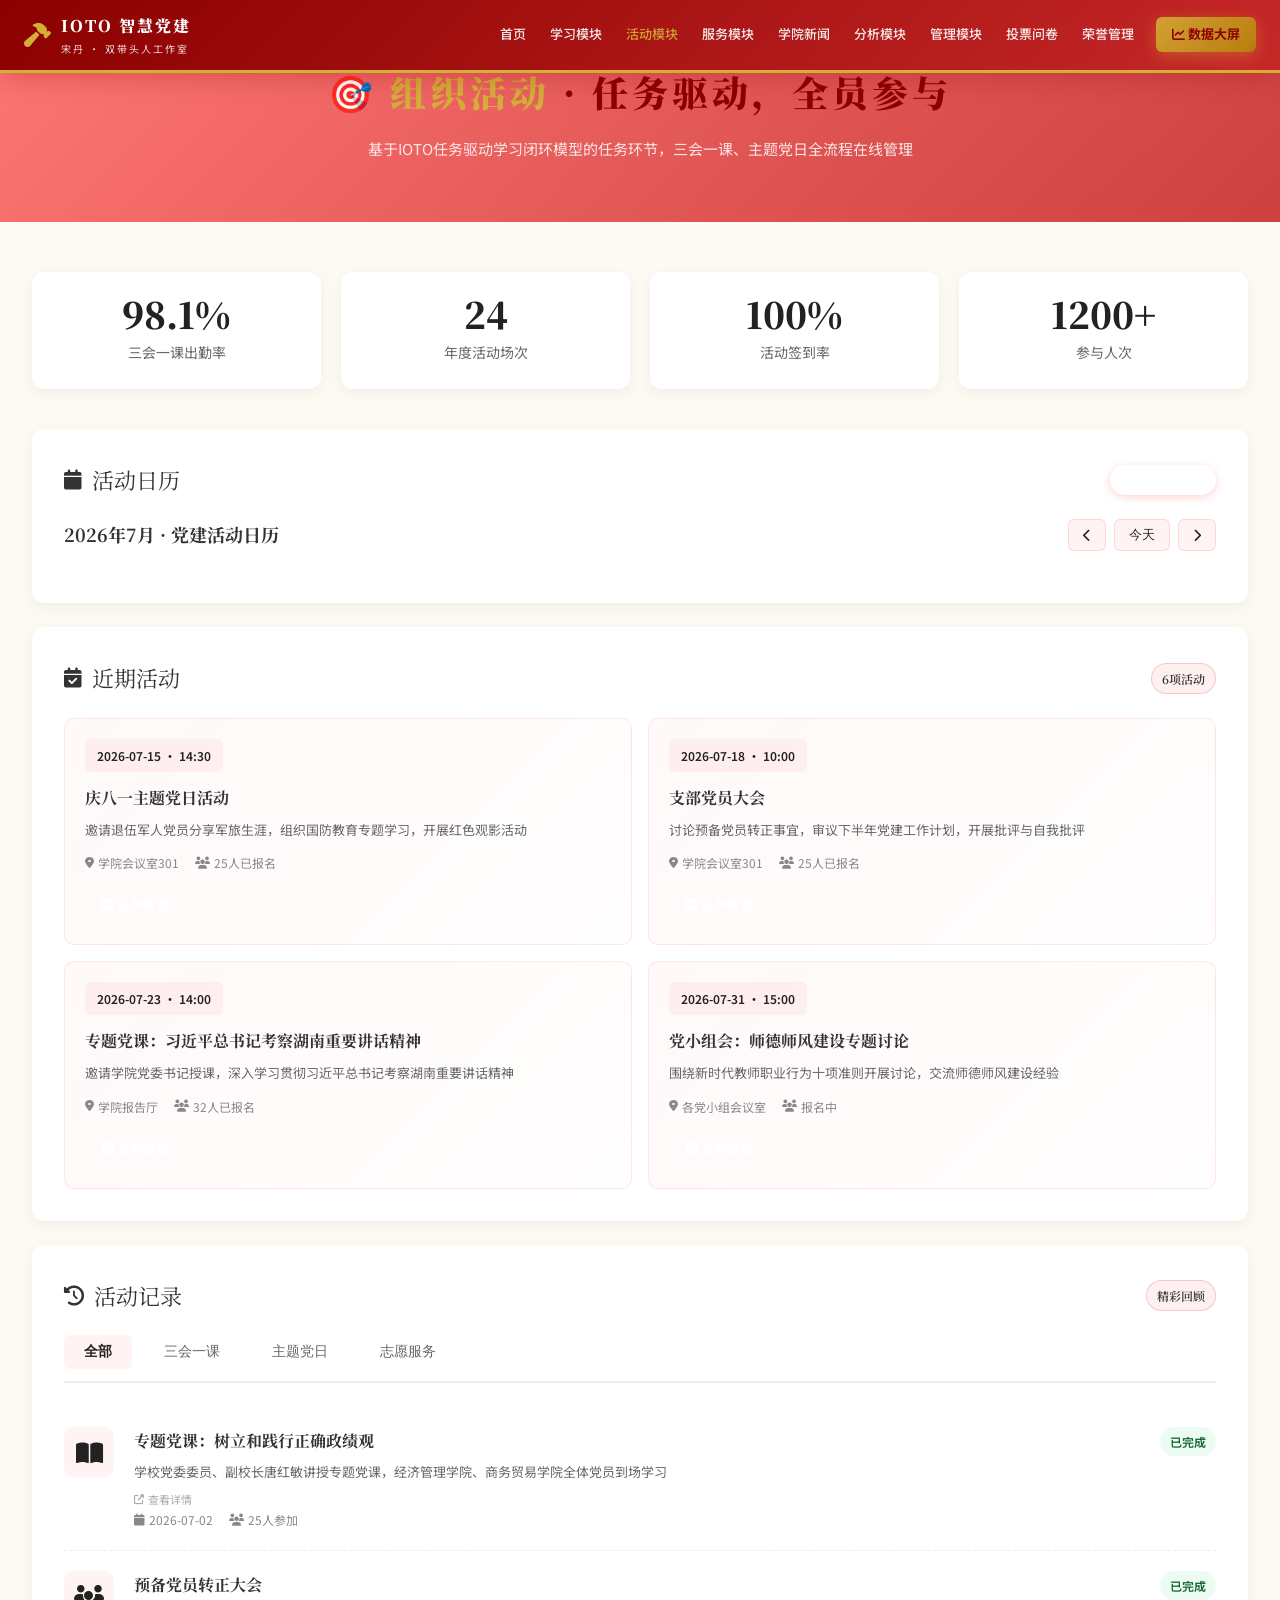
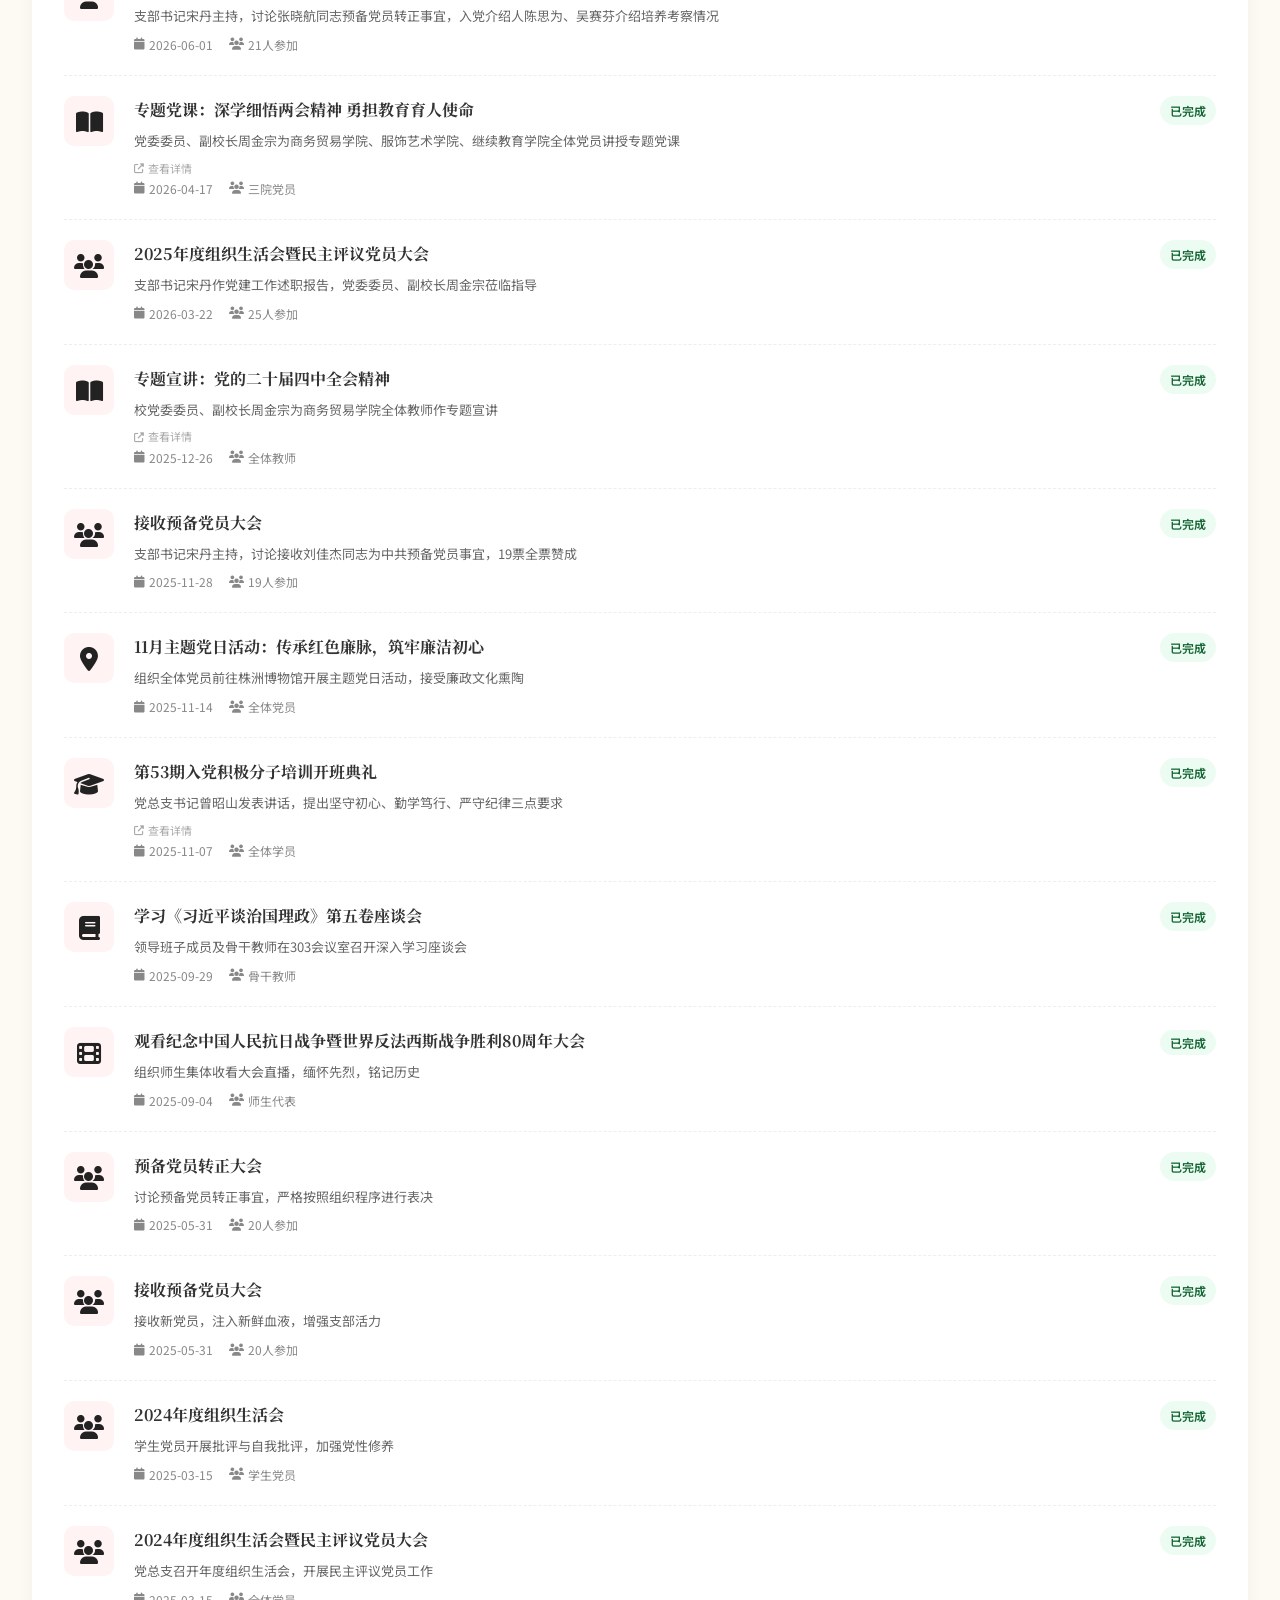
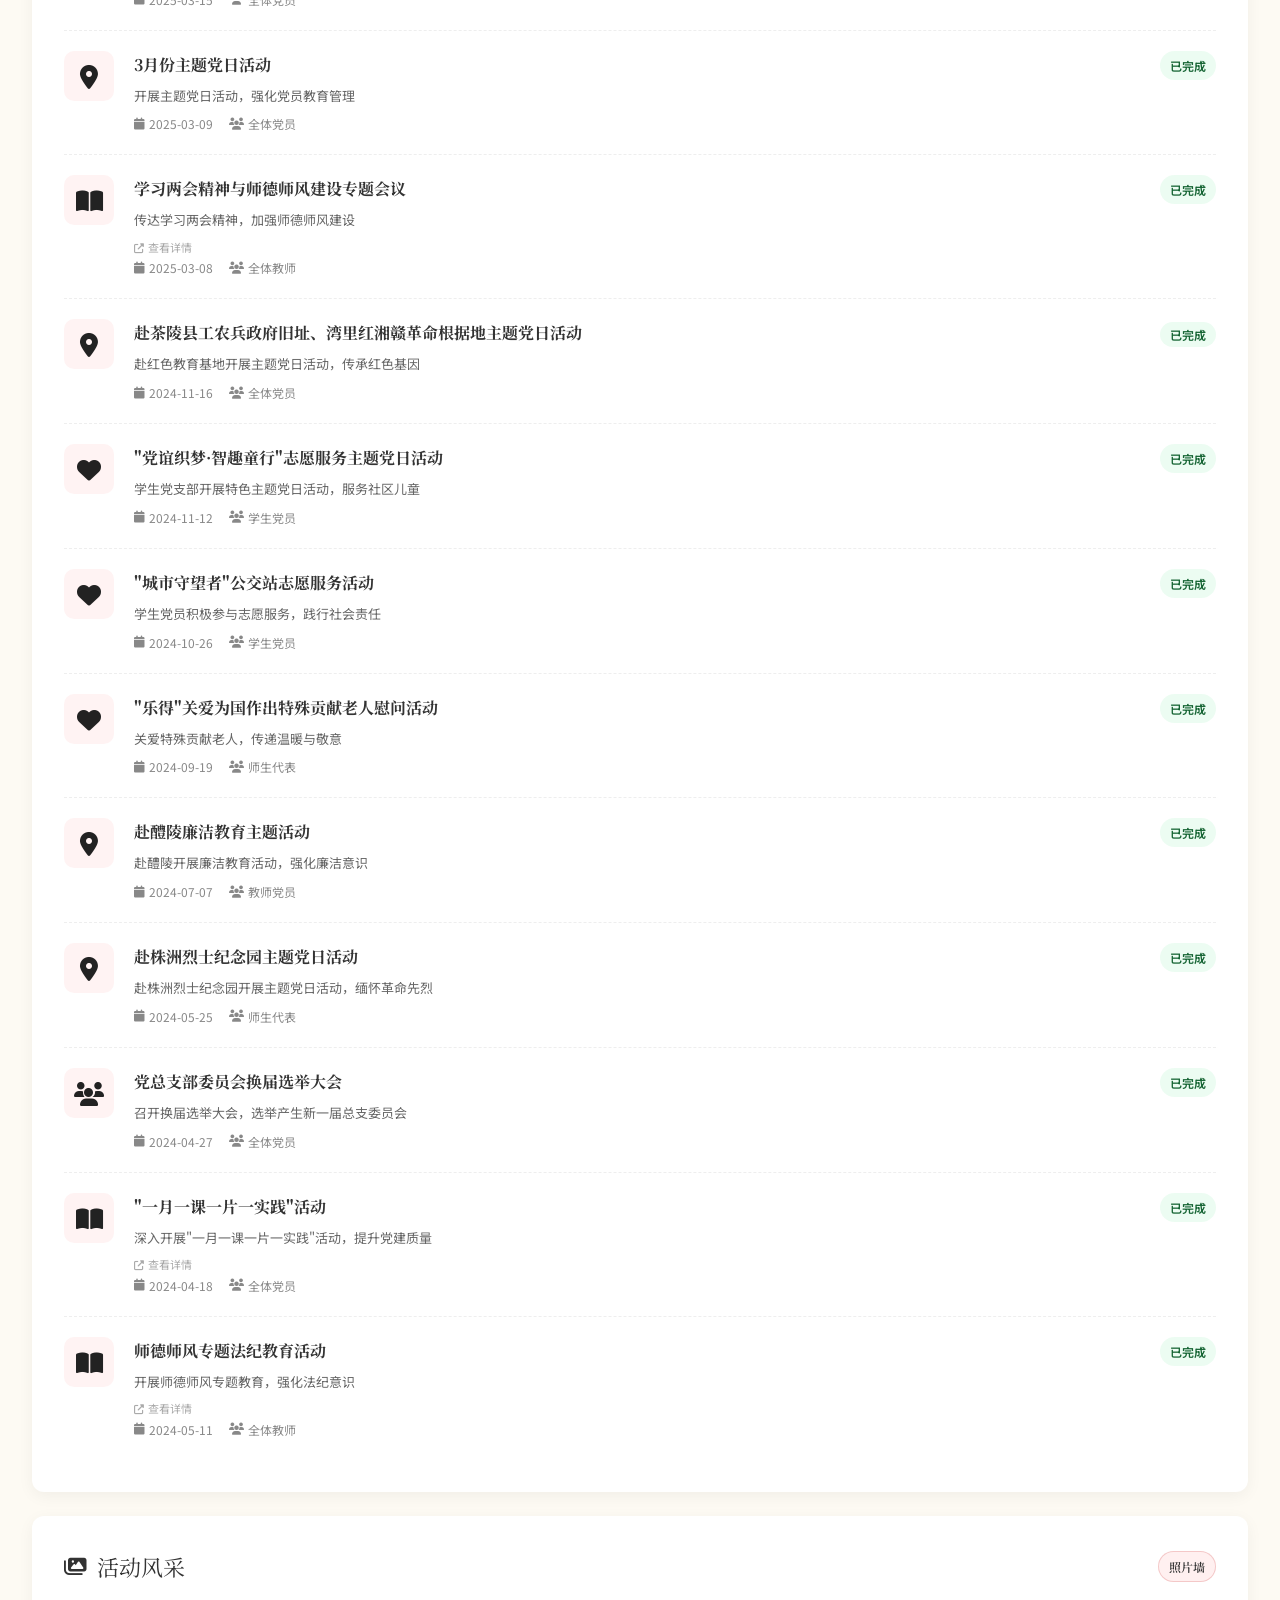
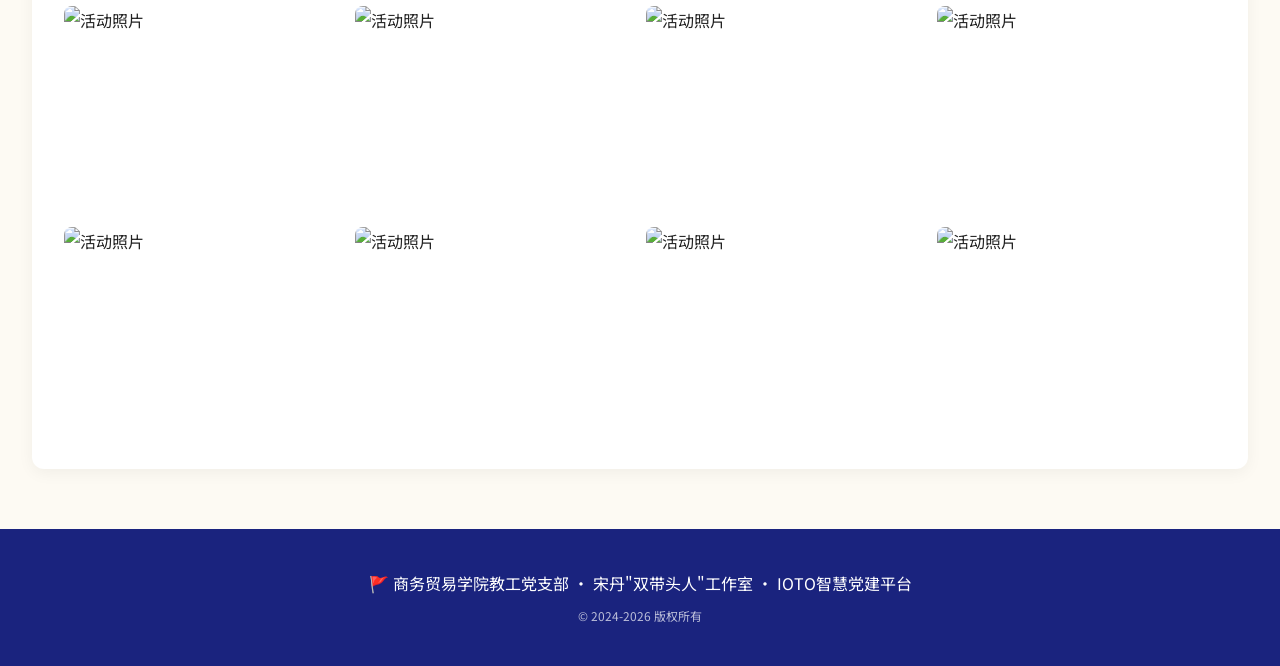
==== activity.html @ 1af3c02c "Add files via upload 上传IOTO智慧党建平台网站文件" ====
<!DOCTYPE html>
<html lang="zh-CN">
<head>
<meta charset="UTF-8">
<meta name="viewport" content="width=device-width, initial-scale=1.0">
<title>IOTO 智慧党建 · 组织活动模块</title>
<link href="https://fonts.googleapis.com/css2?family=Noto+Serif+SC:wght@400;700;900&family=Noto+Sans+SC:wght@300;400;500;700&display=swap" rel="stylesheet">
<link rel="stylesheet" href="https://cdnjs.cloudflare.com/ajax/libs/font-awesome/6.4.0/css/all.min.css">
<link rel="stylesheet" href="common.css">
<style>
.menu a:hover{color:var(--gold);}
.menu .btn-gold{background:linear-gradient(135deg,var(--gold),#B8860B);color:#5a3a00;padding:8px 20px;border-radius:6px;font-weight:700;font-size:13px;}
.menu .btn-gold:hover{background:linear-gradient(135deg,var(--gold-light),var(--gold));}
.hero{background:linear-gradient(135deg,rgba(255,107,107,0.92),rgba(198,40,40,0.88)),radial-gradient(circle at 60% 30%,rgba(212,175,55,0.15),transparent 50%);color:#fff;padding:60px 32px;text-align:center;}
.hero h1{font-family:'Noto Serif SC';font-size:36px;font-weight:900;margin-bottom:12px;letter-spacing:4px;}
.hero h1 .mark{color:var(--gold);}
.hero p{font-size:15px;opacity:0.85;max-width:800px;margin:0 auto;line-height:1.8;}
.container{max-width:1400px;margin:50px auto;padding:0 32px;}
.stats-row{display:grid;grid-template-columns:repeat(4,1fr);gap:20px;margin-bottom:40px;}
.stat-card{background:#fff;border-radius:12px;padding:24px;text-align:center;box-shadow:0 4px 16px rgba(0,0,0,0.05);border-left:4px solid var(--orange);}
.stat-card .num{font-family:'Noto Serif SC';font-size:36px;font-weight:900;color:var(--orange);line-height:1;}
.stat-card .label{font-size:14px;color:#666;margin-top:8px;}
.section{background:#fff;border-radius:12px;padding:32px;margin-bottom:24px;box-shadow:0 4px 16px rgba(0,0,0,0.05);}
.section-title{font-family:'Noto Serif SC';font-size:22px;color:#333;margin-bottom:20px;display:flex;align-items:center;gap:10px;}
.section-title i{color:var(--orange);font-size:20px;}
.section-title .badge{background:rgba(255,107,107,0.1);color:var(--orange);font-size:12px;padding:4px 10px;border-radius:20px;font-weight:600;margin-left:auto;}
.cal-header{display:flex;justify-content:space-between;align-items:center;margin-bottom:20px;}
.cal-header h3{font-family:'Noto Serif SC';font-size:18px;color:#333;}
.cal-nav{display:flex;gap:8px;}
.cal-nav button{background:rgba(255,107,107,0.08);border:1px solid rgba(255,107,107,0.2);color:var(--orange);padding:6px 14px;border-radius:6px;cursor:pointer;font-size:13px;transition:all .3s;}
.cal-nav button:hover{background:var(--orange);color:#fff;}
.cal-grid{display:grid;grid-template-columns:repeat(7,1fr);gap:8px;}
.cal-day{text-align:center;padding:12px 8px;background:rgba(255,107,107,0.04);border-radius:8px;font-size:13px;color:#666;transition:all .3s;}
.cal-day.weekend{background:rgba(255,107,107,0.08);}
.cal-day.today{background:var(--orange);color:#fff;font-weight:700;}
.cal-day.event{background:rgba(255,107,107,0.15);color:var(--orange);font-weight:600;position:relative;}
.cal-day.event::after{content:'';position:absolute;bottom:4px;left:50%;transform:translateX(-50%);width:6px;height:6px;background:var(--orange);border-radius:50%;}
.cal-head{font-weight:700;color:#888;font-size:12px;background:transparent;padding:8px 0;}
.event-list{display:grid;grid-template-columns:1fr 1fr;gap:16px;}
.event-card{background:linear-gradient(135deg,rgba(255,107,107,0.04),rgba(255,107,107,0.01));border:1px solid rgba(255,107,107,0.15);border-radius:10px;padding:20px;transition:all .3s;}
.event-card:hover{transform:translateY(-4px);box-shadow:0 8px 24px rgba(255,107,107,0.12);}
.event-card .date{background:rgba(255,107,107,0.08);color:var(--orange);padding:6px 12px;border-radius:6px;font-size:12px;font-weight:600;display:inline-block;margin-bottom:12px;}
.event-card h3{font-family:'Noto Serif SC';font-size:16px;color:#333;margin-bottom:8px;}
.event-card p{font-size:13px;color:#666;line-height:1.6;margin-bottom:12px;}
.event-card .info{display:flex;gap:16px;font-size:12px;color:#888;}
.event-card .info span{display:flex;align-items:center;gap:4px;}
.event-card .btn{display:inline-block;background:var(--orange);color:#fff;padding:8px 16px;border-radius:6px;text-decoration:none;font-size:13px;font-weight:600;transition:all .3s;}
.event-card .btn:hover{background:#C62828;}
.activity-tabs{display:flex;gap:12px;margin-bottom:24px;border-bottom:2px solid #eee;padding-bottom:12px;}
.activity-tabs button{background:none;border:none;padding:8px 20px;font-size:14px;color:#666;cursor:pointer;border-radius:6px;transition:all .3s;font-weight:500;}
.activity-tabs button.active{background:rgba(255,107,107,0.08);color:var(--orange);font-weight:700;border-bottom:2px solid var(--orange);}
.activity-tabs button:hover{background:rgba(255,107,107,0.05);}
.activity-list{list-style:none;}
.activity-list li{padding:20px 0;border-bottom:1px dashed #eee;display:flex;gap:20px;align-items:flex-start;}
.activity-list li:last-child{border-bottom:none;}
.activity-list .icon{width:50px;height:50px;line-height:50px;text-align:center;background:rgba(255,107,107,0.08);border-radius:10px;font-size:24px;color:var(--orange);flex-shrink:0;}
.activity-list .content{flex:1;}
.activity-list .content h4{font-family:'Noto Serif SC';font-size:16px;color:#333;margin-bottom:6px;}
.activity-list .content p{font-size:13px;color:#666;margin-bottom:6px;}
.activity-list .content .source{font-size:11px;color:#aaa;display:flex;align-items:center;gap:4px;}
.activity-list .content .source i{font-size:10px;}
.activity-list .content a{text-decoration:none;color:#333;}
.activity-list .content a:hover h4{color:var(--orange);}
.activity-link{text-decoration:none;color:inherit;display:block;flex:1;}
.activity-link:hover .content{background:rgba(255,107,107,0.03);padding:8px 12px;margin:-8px -12px;border-radius:8px;}
.activity-list .meta{display:flex;gap:16px;font-size:12px;color:#888;}
.activity-list .meta span{display:flex;align-items:center;gap:4px;}
.activity-list .status{padding:4px 10px;border-radius:20px;font-size:12px;font-weight:600;}
.activity-list .status.done{background:rgba(74,222,128,0.1);color:#166534;}
.activity-list .status.upcoming{background:rgba(255,217,102,0.1);color:#92400E;}
.gallery-grid{display:grid;grid-template-columns:repeat(4,1fr);gap:12px;}
.gallery-item{aspect-ratio:4/3;border-radius:8px;overflow:hidden;position:relative;cursor:pointer;transition:all .3s;}
.gallery-item:hover{transform:scale(1.05);box-shadow:0 8px 24px rgba(0,0,0,0.15);}
.gallery-item img{width:100%;height:100%;object-fit:cover;}
.gallery-item .overlay{position:absolute;bottom:0;left:0;right:0;background:linear-gradient(transparent,rgba(0,0,0,0.6));color:#fff;padding:12px;font-size:12px;opacity:0;transition:opacity .3s;}
.gallery-item:hover .overlay{opacity:1;}
.cal-day.other-month{opacity:0.3;}
.cal-day.event{background:rgba(255,107,107,0.15);color:var(--orange);font-weight:600;position:relative;cursor:pointer;}
.cal-day.event:hover{background:rgba(255,107,107,0.25);}
.cal-day.event::after{content:'';position:absolute;bottom:4px;left:50%;transform:translateX(-50%);width:6px;height:6px;background:var(--orange);border-radius:50%;}
.cal-day.today{background:var(--orange);color:#fff;font-weight:700;}
.cal-day.selected{background:var(--red-main);color:#fff;}
.cal-day.selected.event::after{background:#fff;}
.event-detail{margin-top:20px;padding:20px;background:rgba(255,107,107,0.05);border-radius:10px;border-left:4px solid var(--orange);display:none;}
.event-detail.active{display:block;}
.event-detail h4{font-family:'Noto Serif SC';font-size:16px;color:#333;margin-bottom:8px;}
.event-detail p{font-size:13px;color:#666;line-height:1.6;margin-bottom:8px;}
.event-detail .meta{font-size:12px;color:#888;display:flex;gap:16px;}
.date-picker-wrapper{position:relative;display:inline-block;margin-left:auto;}
.date-picker-btn{background:linear-gradient(135deg,var(--orange),#C62828);color:#fff;padding:6px 14px;border-radius:20px;font-size:13px;font-weight:700;border:none;cursor:pointer;display:flex;align-items:center;gap:6px;box-shadow:0 2px 8px rgba(255,107,107,0.3);transition:all .3s;}
.date-picker-btn:hover{transform:scale(1.05);box-shadow:0 4px 12px rgba(255,107,107,0.4);}
.date-picker-btn i{font-size:10px;transition:transform .3s;}
.date-picker-btn.open i{transform:rotate(180deg);}
.date-picker-dropdown{position:absolute;top:100%;right:0;margin-top:8px;background:#fff;border-radius:12px;box-shadow:0 8px 32px rgba(0,0,0,0.15);padding:16px;min-width:280px;z-index:1000;display:none;border:1px solid rgba(0,0,0,0.08);}
.date-picker-dropdown.active{display:block;}
.picker-year{display:flex;align-items:center;justify-content:space-between;margin-bottom:12px;padding-bottom:12px;border-bottom:1px dashed #eee;}
.picker-nav{background:none;border:none;color:var(--orange);font-size:14px;cursor:pointer;padding:4px 8px;border-radius:6px;transition:background .3s;}
.picker-nav:hover{background:rgba(255,107,107,0.1);}
#yearRange{font-family:'Noto Serif SC';font-size:15px;font-weight:700;color:#333;}
.year-grid{display:grid;grid-template-columns:repeat(3,1fr);gap:8px;margin-bottom:12px;}
.year-grid button{padding:8px 12px;border:1px solid #eee;border-radius:8px;background:#fff;color:#333;font-size:14px;font-weight:600;cursor:pointer;transition:all .3s;text-align:center;}
.year-grid button:hover{border-color:var(--orange);background:rgba(255,107,107,0.05);color:var(--orange);}
.year-grid button.active{background:var(--orange);color:#fff;border-color:var(--orange);}
.picker-month{margin-bottom:8px;font-size:13px;color:#666;font-weight:600;text-align:center;}
.month-grid{display:grid;grid-template-columns:repeat(3,1fr);gap:6px;}
.month-grid button{padding:8px 4px;border:1px solid #eee;border-radius:8px;background:#fff;color:#333;font-size:12px;font-weight:500;cursor:pointer;transition:all .3s;text-align:center;}
.month-grid button:hover{border-color:var(--orange);background:rgba(255,107,107,0.05);color:var(--orange);}
.month-grid button.active{background:var(--orange);color:#fff;border-color:var(--orange);}
footer{background:var(--navy);color:#fff;padding:40px 32px;margin-top:60px;text-align:center;}
footer a{color:var(--gold);text-decoration:none;}
@media(max-width:1024px){.stats-row{grid-template-columns:repeat(2,1fr);}.event-list{grid-template-columns:1fr;}.gallery-grid{grid-template-columns:repeat(2,1fr);}}
@media(max-width:640px){.stats-row{grid-template-columns:1fr;}.menu{gap:12px;font-size:12px;}.hero h1{font-size:28px;}.gallery-grid{grid-template-columns:1fr;}}
</style>
</head>
<body>
<nav>
  <div class="nav-wrap">
    <a class="logo" href="index.html">
      <i class="fas fa-hammer"></i>
      <div class="logo-text"><div class="t1">IOTO 智慧党建</div><div class="t2">宋丹 · 双带头人工作室</div></div>
    </a>
    <div class="menu">
      <a href="index.html">首页</a>
      <a href="learning.html">学习模块</a>
      <a href="activity.html" style="color:var(--gold);">活动模块</a>
      <a href="service_detail.html">服务模块</a>
      <a href="news.html">学院新闻</a>
      <a href="analysis.html">分析模块</a>
      <a href="management.html">管理模块</a>
      <a href="vote.html">投票问卷</a>
      <a href="honor.html">荣誉管理</a>
      <a href="dashboard.html" target="_blank" class="btn-gold"><i class="fas fa-chart-line"></i> 数据大屏</a>
    </div>
  </div>
</nav>
<div class="hero">
  <h1><span class="mark">🎯 组织活动</span> · 任务驱动，全员参与</h1>
  <p>基于IOTO任务驱动学习闭环模型的任务环节，三会一课、主题党日全流程在线管理</p>
</div>
<div class="container">
  <div class="stats-row">
    <div class="stat-card"><div class="num">98.1%</div><div class="label">三会一课出勤率</div></div>
    <div class="stat-card"><div class="num">24</div><div class="label">年度活动场次</div></div>
    <div class="stat-card"><div class="num">100%</div><div class="label">活动签到率</div></div>
    <div class="stat-card"><div class="num">1200+</div><div class="label">参与人次</div></div>
  </div>
  <div class="section">
    <div class="section-title"><i class="fas fa-calendar"></i> 活动日历 
      <div class="date-picker-wrapper">
        <button id="datePickerBtn" class="date-picker-btn">2026年7月 <i class="fas fa-chevron-down"></i></button>
        <div class="date-picker-dropdown" id="datePickerDropdown">
          <div class="picker-year">
            <button class="picker-nav" id="yearPrev"><i class="fas fa-chevron-left"></i></button>
            <span id="yearRange">2024-2026</span>
            <button class="picker-nav" id="yearNext"><i class="fas fa-chevron-right"></i></button>
          </div>
          <div class="year-grid" id="yearGrid"></div>
          <div class="picker-month">
            <span>选择月份</span>
          </div>
          <div class="month-grid" id="monthGrid"></div>
        </div>
      </div>
    </div>
    <div class="cal-header">
      <h3 id="calTitle">2026年7月 · 党建活动日历</h3>
      <div class="cal-nav"><button id="calPrev"><i class="fas fa-chevron-left"></i></button><button id="calToday">今天</button><button id="calNext"><i class="fas fa-chevron-right"></i></button></div>
    </div>
    <div class="cal-grid" id="calGrid">
    </div>
    <div class="event-detail" id="eventDetail">
      <h4 id="eventTitle"></h4>
      <p id="eventDesc"></p>
      <div class="meta" id="eventMeta"></div>
    </div>
  </div>
  <div class="section">
    <div class="section-title"><i class="fas fa-calendar-check"></i> 近期活动 <span class="badge">6项活动</span></div>
    <div class="event-list">
      <div class="event-card">
        <span class="date">2026-07-15 · 14:30</span>
        <h3>庆八一主题党日活动</h3>
        <p>邀请退伍军人党员分享军旅生涯，组织国防教育专题学习，开展红色观影活动</p>
        <div class="info"><span><i class="fas fa-map-marker-alt"></i> 学院会议室301</span><span><i class="fas fa-users"></i> 25人已报名</span></div>
        <a href="#" class="btn" style="margin-top:12px;"><i class="fas fa-check-circle"></i> 立即报名</a>
      </div>
      <div class="event-card">
        <span class="date">2026-07-18 · 10:00</span>
        <h3>支部党员大会</h3>
        <p>讨论预备党员转正事宜，审议下半年党建工作计划，开展批评与自我批评</p>
        <div class="info"><span><i class="fas fa-map-marker-alt"></i> 学院会议室301</span><span><i class="fas fa-users"></i> 25人已报名</span></div>
        <a href="#" class="btn" style="margin-top:12px;"><i class="fas fa-check-circle"></i> 立即报名</a>
      </div>
      <div class="event-card">
        <span class="date">2026-07-23 · 14:00</span>
        <h3>专题党课：习近平总书记考察湖南重要讲话精神</h3>
        <p>邀请学院党委书记授课，深入学习贯彻习近平总书记考察湖南重要讲话精神</p>
        <div class="info"><span><i class="fas fa-map-marker-alt"></i> 学院报告厅</span><span><i class="fas fa-users"></i> 32人已报名</span></div>
        <a href="#" class="btn" style="margin-top:12px;"><i class="fas fa-check-circle"></i> 立即报名</a>
      </div>
      <div class="event-card">
        <span class="date">2026-07-31 · 15:00</span>
        <h3>党小组会：师德师风建设专题讨论</h3>
        <p>围绕新时代教师职业行为十项准则开展讨论，交流师德师风建设经验</p>
        <div class="info"><span><i class="fas fa-map-marker-alt"></i> 各党小组会议室</span><span><i class="fas fa-users"></i> 报名中</span></div>
        <a href="#" class="btn" style="margin-top:12px;"><i class="fas fa-check-circle"></i> 立即报名</a>
      </div>
    </div>
  </div>
  <div class="section">
    <div class="section-title"><i class="fas fa-history"></i> 活动记录 <span class="badge">精彩回顾</span></div>
    <div class="activity-tabs">
      <button class="active">全部</button><button>三会一课</button><button>主题党日</button><button>志愿服务</button>
    </div>
    <ul class="activity-list">
      <li><div class="icon"><i class="fas fa-book-open"></i></div><a href="https://swmy.hnae.edu.cn/info/1181/8515.htm" target="_blank" class="activity-link"><div class="content"><h4>专题党课：树立和践行正确政绩观</h4><p>学校党委委员、副校长唐红敏讲授专题党课，经济管理学院、商务贸易学院全体党员到场学习</p><div class="source"><i class="fas fa-external-link-alt"></i> 查看详情</div><div class="meta"><span><i class="fas fa-calendar"></i> 2026-07-02</span><span><i class="fas fa-users"></i> 25人参加</span></div></div></a><span class="status done">已完成</span></li>
      <li><div class="icon"><i class="fas fa-users"></i></div><div class="content"><a href="https://swmy.hnae.edu.cn/info/1181/8275.htm" target="_blank"><h4>预备党员转正大会</h4></a><p>支部书记宋丹主持，讨论张晓航同志预备党员转正事宜，入党介绍人陈思为、吴赛芬介绍培养考察情况</p><div class="meta"><span><i class="fas fa-calendar"></i> 2026-06-01</span><span><i class="fas fa-users"></i> 21人参加</span></div></div><span class="status done">已完成</span></li>
      <li><div class="icon"><i class="fas fa-book-open"></i></div><a href="https://swmy.hnae.edu.cn/info/1181/8065.htm" target="_blank" class="activity-link"><div class="content"><h4>专题党课：深学细悟两会精神 勇担教育育人使命</h4><p>党委委员、副校长周金宗为商务贸易学院、服饰艺术学院、继续教育学院全体党员讲授专题党课</p><div class="source"><i class="fas fa-external-link-alt"></i> 查看详情</div><div class="meta"><span><i class="fas fa-calendar"></i> 2026-04-17</span><span><i class="fas fa-users"></i> 三院党员</span></div></div></a><span class="status done">已完成</span></li>
      <li><div class="icon"><i class="fas fa-users"></i></div><div class="content"><a href="https://swmy.hnae.edu.cn/info/1181/7945.htm" target="_blank"><h4>2025年度组织生活会暨民主评议党员大会</h4></a><p>支部书记宋丹作党建工作述职报告，党委委员、副校长周金宗莅临指导</p><div class="meta"><span><i class="fas fa-calendar"></i> 2026-03-22</span><span><i class="fas fa-users"></i> 25人参加</span></div></div><span class="status done">已完成</span></li>
      <li><div class="icon"><i class="fas fa-book-open"></i></div><a href="https://swmy.hnae.edu.cn/info/1181/8015.htm" target="_blank" class="activity-link"><div class="content"><h4>专题宣讲：党的二十届四中全会精神</h4><p>校党委委员、副校长周金宗为商务贸易学院全体教师作专题宣讲</p><div class="source"><i class="fas fa-external-link-alt"></i> 查看详情</div><div class="meta"><span><i class="fas fa-calendar"></i> 2025-12-26</span><span><i class="fas fa-users"></i> 全体教师</span></div></div></a><span class="status done">已完成</span></li>
      <li><div class="icon"><i class="fas fa-users"></i></div><div class="content"><a href="https://swmy.hnae.edu.cn/info/1181/7725.htm" target="_blank"><h4>接收预备党员大会</h4></a><p>支部书记宋丹主持，讨论接收刘佳杰同志为中共预备党员事宜，19票全票赞成</p><div class="meta"><span><i class="fas fa-calendar"></i> 2025-11-28</span><span><i class="fas fa-users"></i> 19人参加</span></div></div><span class="status done">已完成</span></li>
      <li><div class="icon"><i class="fas fa-map-marker-alt"></i></div><div class="content"><a href="https://swmy.hnae.edu.cn/info/1181/7635.htm" target="_blank"><h4>11月主题党日活动：传承红色廉脉，筑牢廉洁初心</h4></a><p>组织全体党员前往株洲博物馆开展主题党日活动，接受廉政文化熏陶</p><div class="meta"><span><i class="fas fa-calendar"></i> 2025-11-14</span><span><i class="fas fa-users"></i> 全体党员</span></div></div><span class="status done">已完成</span></li>
      <li><div class="icon"><i class="fas fa-graduation-cap"></i></div><a href="https://swmy.hnae.edu.cn/info/1181/7605.htm" target="_blank" class="activity-link"><div class="content"><h4>第53期入党积极分子培训开班典礼</h4><p>党总支书记曾昭山发表讲话，提出坚守初心、勤学笃行、严守纪律三点要求</p><div class="source"><i class="fas fa-external-link-alt"></i> 查看详情</div><div class="meta"><span><i class="fas fa-calendar"></i> 2025-11-07</span><span><i class="fas fa-users"></i> 全体学员</span></div></div></a><span class="status done">已完成</span></li>
      <li><div class="icon"><i class="fas fa-book"></i></div><div class="content"><a href="https://swmy.hnae.edu.cn/info/1181/7485.htm" target="_blank"><h4>学习《习近平谈治国理政》第五卷座谈会</h4></a><p>领导班子成员及骨干教师在303会议室召开深入学习座谈会</p><div class="meta"><span><i class="fas fa-calendar"></i> 2025-09-29</span><span><i class="fas fa-users"></i> 骨干教师</span></div></div><span class="status done">已完成</span></li>
      <li><div class="icon"><i class="fas fa-film"></i></div><div class="content"><a href="https://swmy.hnae.edu.cn/info/1181/7385.htm" target="_blank"><h4>观看纪念中国人民抗日战争暨世界反法西斯战争胜利80周年大会</h4><p>组织师生集体收看大会直播，缅怀先烈，铭记历史</p><div class="meta"><span><i class="fas fa-calendar"></i> 2025-09-04</span><span><i class="fas fa-users"></i> 师生代表</span></div></div><span class="status done">已完成</span></li>
      <li><div class="icon"><i class="fas fa-users"></i></div><div class="content"><a href="https://swmy.hnae.edu.cn/info/1181/2855.htm" target="_blank"><h4>预备党员转正大会</h4></a><p>讨论预备党员转正事宜，严格按照组织程序进行表决</p><div class="meta"><span><i class="fas fa-calendar"></i> 2025-05-31</span><span><i class="fas fa-users"></i> 20人参加</span></div></div><span class="status done">已完成</span></li>
      <li><div class="icon"><i class="fas fa-users"></i></div><div class="content"><a href="https://swmy.hnae.edu.cn/info/1181/2815.htm" target="_blank"><h4>接收预备党员大会</h4></a><p>接收新党员，注入新鲜血液，增强支部活力</p><div class="meta"><span><i class="fas fa-calendar"></i> 2025-05-31</span><span><i class="fas fa-users"></i> 20人参加</span></div></div><span class="status done">已完成</span></li>
      <li><div class="icon"><i class="fas fa-users"></i></div><div class="content"><a href="https://swmy.hnae.edu.cn/info/1181/2915.htm" target="_blank"><h4>2024年度组织生活会</h4></a><p>学生党员开展批评与自我批评，加强党性修养</p><div class="meta"><span><i class="fas fa-calendar"></i> 2025-03-15</span><span><i class="fas fa-users"></i> 学生党员</span></div></div><span class="status done">已完成</span></li>
      <li><div class="icon"><i class="fas fa-users"></i></div><div class="content"><a href="https://swmy.hnae.edu.cn/info/1181/2455.htm" target="_blank"><h4>2024年度组织生活会暨民主评议党员大会</h4></a><p>党总支召开年度组织生活会，开展民主评议党员工作</p><div class="meta"><span><i class="fas fa-calendar"></i> 2025-03-15</span><span><i class="fas fa-users"></i> 全体党员</span></div></div><span class="status done">已完成</span></li>
      <li><div class="icon"><i class="fas fa-map-marker-alt"></i></div><div class="content"><a href="https://swmy.hnae.edu.cn/info/1181/2795.htm" target="_blank"><h4>3月份主题党日活动</h4></a><p>开展主题党日活动，强化党员教育管理</p><div class="meta"><span><i class="fas fa-calendar"></i> 2025-03-09</span><span><i class="fas fa-users"></i> 全体党员</span></div></div><span class="status done">已完成</span></li>
      <li><div class="icon"><i class="fas fa-book-open"></i></div><a href="https://swmy.hnae.edu.cn/info/1181/2785.htm" target="_blank" class="activity-link"><div class="content"><h4>学习两会精神与师德师风建设专题会议</h4><p>传达学习两会精神，加强师德师风建设</p><div class="source"><i class="fas fa-external-link-alt"></i> 查看详情</div><div class="meta"><span><i class="fas fa-calendar"></i> 2025-03-08</span><span><i class="fas fa-users"></i> 全体教师</span></div></div></a><span class="status done">已完成</span></li>
      <li><div class="icon"><i class="fas fa-map-marker-alt"></i></div><div class="content"><a href="https://swmy.hnae.edu.cn/info/1181/3055.htm" target="_blank"><h4>赴茶陵县工农兵政府旧址、湾里红湘赣革命根据地主题党日活动</h4><p>赴红色教育基地开展主题党日活动，传承红色基因</p><div class="meta"><span><i class="fas fa-calendar"></i> 2024-11-16</span><span><i class="fas fa-users"></i> 全体党员</span></div></div><span class="status done">已完成</span></li>
      <li><div class="icon"><i class="fas fa-heart"></i></div><div class="content"><a href="https://swmy.hnae.edu.cn/info/1181/3025.htm" target="_blank"><h4>"党谊织梦·智趣童行"志愿服务主题党日活动</h4></a><p>学生党支部开展特色主题党日活动，服务社区儿童</p><div class="meta"><span><i class="fas fa-calendar"></i> 2024-11-12</span><span><i class="fas fa-users"></i> 学生党员</span></div></div><span class="status done">已完成</span></li>
      <li><div class="icon"><i class="fas fa-heart"></i></div><div class="content"><a href="https://swmy.hnae.edu.cn/info/1181/3015.htm" target="_blank"><h4>"城市守望者"公交站志愿服务活动</h4></a><p>学生党员积极参与志愿服务，践行社会责任</p><div class="meta"><span><i class="fas fa-calendar"></i> 2024-10-26</span><span><i class="fas fa-users"></i> 学生党员</span></div></div><span class="status done">已完成</span></li>
      <li><div class="icon"><i class="fas fa-heart"></i></div><div class="content"><a href="https://swmy.hnae.edu.cn/info/1181/2995.htm" target="_blank"><h4>"乐得"关爱为国作出特殊贡献老人慰问活动</h4></a><p>关爱特殊贡献老人，传递温暖与敬意</p><div class="meta"><span><i class="fas fa-calendar"></i> 2024-09-19</span><span><i class="fas fa-users"></i> 师生代表</span></div></div><span class="status done">已完成</span></li>
      <li><div class="icon"><i class="fas fa-map-marker-alt"></i></div><div class="content"><a href="https://swmy.hnae.edu.cn/info/1181/2975.htm" target="_blank"><h4>赴醴陵廉洁教育主题活动</h4></a><p>赴醴陵开展廉洁教育活动，强化廉洁意识</p><div class="meta"><span><i class="fas fa-calendar"></i> 2024-07-07</span><span><i class="fas fa-users"></i> 教师党员</span></div></div><span class="status done">已完成</span></li>
      <li><div class="icon"><i class="fas fa-map-marker-alt"></i></div><div class="content"><a href="https://swmy.hnae.edu.cn/info/1181/2955.htm" target="_blank"><h4>赴株洲烈士纪念园主题党日活动</h4></a><p>赴株洲烈士纪念园开展主题党日活动，缅怀革命先烈</p><div class="meta"><span><i class="fas fa-calendar"></i> 2024-05-25</span><span><i class="fas fa-users"></i> 师生代表</span></div></div><span class="status done">已完成</span></li>
      <li><div class="icon"><i class="fas fa-users"></i></div><div class="content"><a href="https://swmy.hnae.edu.cn/info/1181/2935.htm" target="_blank"><h4>党总支部委员会换届选举大会</h4></a><p>召开换届选举大会，选举产生新一届总支委员会</p><div class="meta"><span><i class="fas fa-calendar"></i> 2024-04-27</span><span><i class="fas fa-users"></i> 全体党员</span></div></div><span class="status done">已完成</span></li>
      <li><div class="icon"><i class="fas fa-book-open"></i></div><a href="https://swmy.hnae.edu.cn/info/1181/2925.htm" target="_blank" class="activity-link"><div class="content"><h4>"一月一课一片一实践"活动</h4><p>深入开展"一月一课一片一实践"活动，提升党建质量</p><div class="source"><i class="fas fa-external-link-alt"></i> 查看详情</div><div class="meta"><span><i class="fas fa-calendar"></i> 2024-04-18</span><span><i class="fas fa-users"></i> 全体党员</span></div></div></a><span class="status done">已完成</span></li>
      <li><div class="icon"><i class="fas fa-book-open"></i></div><a href="https://swmy.hnae.edu.cn/info/1181/3035.htm" target="_blank" class="activity-link"><div class="content"><h4>师德师风专题法纪教育活动</h4><p>开展师德师风专题教育，强化法纪意识</p><div class="source"><i class="fas fa-external-link-alt"></i> 查看详情</div><div class="meta"><span><i class="fas fa-calendar"></i> 2024-05-11</span><span><i class="fas fa-users"></i> 全体教师</span></div></div></a><span class="status done">已完成</span></li>
    </ul>
  </div>
  <div class="section">
    <div class="section-title"><i class="fas fa-images"></i> 活动风采 <span class="badge">照片墙</span></div>
    <div class="gallery-grid">
      <div class="gallery-item"><img src="https://trae-api-cn.mchost.guru/api/ide/v1/text_to_image?prompt=Chinese%20Communist%20Party%20members%20having%20a%20meeting%20in%20a%20conference%20room%20with%20red%20flags%20and%20Party%20symbols&image_size=landscape_4_3" alt="活动照片"><div class="overlay">七一建党节活动</div></div>
      <div class="gallery-item"><img src="https://trae-api-cn.mchost.guru/api/ide/v1/text_to_image?prompt=Group%20photo%20of%20Chinese%20Party%20members%20at%20a%20red%20tourism%20site%20with%20historical%20building&image_size=landscape_4_3" alt="活动照片"><div class="overlay">红色教育基地参观</div></div>
      <div class="gallery-item"><img src="https://trae-api-cn.mchost.guru/api/ide/v1/text_to_image?prompt=Volunteer%20activities%20by%20Chinese%20Party%20members%20cleaning%20community%20environment&image_size=landscape_4_3" alt="活动照片"><div class="overlay">社区志愿服务</div></div>
      <div class="gallery-item"><img src="https://trae-api-cn.mchost.guru/api/ide/v1/text_to_image?prompt=Chinese%20Party%20members%20re-reading%20party%20oath%20in%20a%20ceremony%20with%20red%20background&image_size=landscape_4_3" alt="活动照片"><div class="overlay">重温入党誓词</div></div>
      <div class="gallery-item"><img src="https://trae-api-cn.mchost.guru/api/ide/v1/text_to_image?prompt=Party%20members%20attending%20a%20special%20lecture%20in%20an%20auditorium%20with%20projector&image_size=landscape_4_3" alt="活动照片"><div class="overlay">专题党课学习</div></div>
      <div class="gallery-item"><img src="https://trae-api-cn.mchost.guru/api/ide/v1/text_to_image?prompt=Chinese%20Party%20members%20doing%20team%20building%20activities%20outdoors%20in%20nature&image_size=landscape_4_3" alt="活动照片"><div class="overlay">户外拓展活动</div></div>
      <div class="gallery-item"><img src="https://trae-api-cn.mchost.guru/api/ide/v1/text_to_image?prompt=Party%20members%20helping%20students%20with%20study%20in%20a%20classroom%20setting&image_size=landscape_4_3" alt="活动照片"><div class="overlay">结对帮扶活动</div></div>
      <div class="gallery-item"><img src="https://trae-api-cn.mchost.guru/api/ide/v1/text_to_image?prompt=Award%20ceremony%20for%20outstanding%20Party%20members%20with%20red%20backdrop%20and%20flowers&image_size=landscape_4_3" alt="活动照片"><div class="overlay">优秀党员表彰</div></div>
    </div>
  </div>
</div>
<footer>
  <div>🚩 商务贸易学院教工党支部 · 宋丹"双带头人"工作室 · IOTO智慧党建平台</div>
  <div style="margin-top:8px;font-size:12px;opacity:0.7;">© 2024-2026 版权所有</div>
</footer>

<script>
var activities = [
  {"date":"2026-07-02","title":"专题党课：树立和践行正确政绩观","desc":"学校党委委员、副校长唐红敏讲授专题党课，经济管理学院、商务贸易学院全体党员到场学习","type":"三会一课","participants":"25人参加","url":"https://swmy.hnae.edu.cn/info/1181/8515.htm"},
  {"date":"2026-07-15","title":"庆八一主题党日活动","desc":"邀请退伍军人党员分享军旅生涯，组织国防教育专题学习，开展红色观影活动","type":"主题党日","participants":"25人已报名","url":"#"},
  {"date":"2026-07-18","title":"支部党员大会","desc":"讨论预备党员转正事宜，审议下半年党建工作计划，开展批评与自我批评","type":"三会一课","participants":"25人已报名","url":"#"},
  {"date":"2026-07-23","title":"专题党课：习近平总书记考察湖南重要讲话精神","desc":"邀请学院党委书记授课，深入学习贯彻习近平总书记考察湖南重要讲话精神","type":"三会一课","participants":"32人已报名","url":"#"},
  {"date":"2026-07-31","title":"党小组会：师德师风建设专题讨论","desc":"围绕新时代教师职业行为十项准则开展讨论，交流师德师风建设经验","type":"三会一课","participants":"报名中","url":"#"},
  {"date":"2026-06-01","title":"预备党员转正大会","desc":"支部书记宋丹主持，讨论张晓航同志预备党员转正事宜，入党介绍人陈思为、吴赛芬介绍培养考察情况","type":"三会一课","participants":"21人参加","url":"https://swmy.hnae.edu.cn/info/1181/8275.htm"},
  {"date":"2026-04-17","title":"专题党课：深学细悟两会精神 勇担教育育人使命","desc":"党委委员、副校长周金宗为商务贸易学院、服饰艺术学院、继续教育学院全体党员讲授专题党课","type":"三会一课","participants":"三院党员","url":"https://swmy.hnae.edu.cn/info/1181/8065.htm"},
  {"date":"2026-03-22","title":"2025年度组织生活会暨民主评议党员大会","desc":"支部书记宋丹作党建工作述职报告，党委委员、副校长周金宗莅临指导","type":"三会一课","participants":"25人参加","url":"https://swmy.hnae.edu.cn/info/1181/7945.htm"},
  {"date":"2025-12-26","title":"专题宣讲：党的二十届四中全会精神","desc":"校党委委员、副校长周金宗为商务贸易学院全体教师作专题宣讲","type":"三会一课","participants":"全体教师","url":"https://swmy.hnae.edu.cn/info/1181/8015.htm"},
  {"date":"2025-11-28","title":"接收预备党员大会","desc":"支部书记宋丹主持，讨论接收刘佳杰同志为中共预备党员事宜，19票全票赞成","type":"三会一课","participants":"19人参加","url":"https://swmy.hnae.edu.cn/info/1181/7725.htm"},
  {"date":"2025-11-14","title":"11月主题党日活动：传承红色廉脉，筑牢廉洁初心","desc":"组织全体党员前往株洲博物馆开展主题党日活动，接受廉政文化熏陶","type":"主题党日","participants":"全体党员","url":"https://swmy.hnae.edu.cn/info/1181/7635.htm"},
  {"date":"2025-11-07","title":"第53期入党积极分子培训开班典礼","desc":"党总支书记曾昭山发表讲话，提出坚守初心、勤学笃行、严守纪律三点要求","type":"三会一课","participants":"全体学员","url":"https://swmy.hnae.edu.cn/info/1181/7605.htm"},
  {"date":"2025-09-29","title":"学习《习近平谈治国理政》第五卷座谈会","desc":"领导班子成员及骨干教师在303会议室召开深入学习座谈会","type":"三会一课","participants":"骨干教师","url":"https://swmy.hnae.edu.cn/info/1181/7485.htm"},
  {"date":"2025-09-04","title":"观看纪念中国人民抗日战争暨世界反法西斯战争胜利80周年大会","desc":"组织师生集体收看大会直播，缅怀先烈，铭记历史","type":"主题党日","participants":"师生代表","url":"https://swmy.hnae.edu.cn/info/1181/7385.htm"},
  {"date":"2025-05-31","title":"预备党员转正大会","desc":"讨论预备党员转正事宜，严格按照组织程序进行表决","type":"三会一课","participants":"20人参加","url":"https://swmy.hnae.edu.cn/info/1181/2855.htm"},
  {"date":"2025-05-31","title":"接收预备党员大会","desc":"接收新党员，注入新鲜血液，增强支部活力","type":"三会一课","participants":"20人参加","url":"https://swmy.hnae.edu.cn/info/1181/2815.htm"},
  {"date":"2025-03-15","title":"2024年度组织生活会","desc":"学生党员开展批评与自我批评，加强党性修养","type":"三会一课","participants":"学生党员","url":"https://swmy.hnae.edu.cn/info/1181/2915.htm"},
  {"date":"2025-03-15","title":"2024年度组织生活会暨民主评议党员大会","desc":"党总支召开年度组织生活会，开展民主评议党员工作","type":"三会一课","participants":"全体党员","url":"https://swmy.hnae.edu.cn/info/1181/2455.htm"},
  {"date":"2025-03-09","title":"3月份主题党日活动","desc":"开展主题党日活动，强化党员教育管理","type":"主题党日","participants":"全体党员","url":"https://swmy.hnae.edu.cn/info/1181/2795.htm"},
  {"date":"2025-03-08","title":"学习两会精神与师德师风建设专题会议","desc":"传达学习两会精神，加强师德师风建设","type":"三会一课","participants":"全体教师","url":"https://swmy.hnae.edu.cn/info/1181/2785.htm"},
  {"date":"2024-11-16","title":"赴茶陵县工农兵政府旧址、湾里红湘赣革命根据地主题党日活动","desc":"赴红色教育基地开展主题党日活动，传承红色基因","type":"主题党日","participants":"全体党员","url":"https://swmy.hnae.edu.cn/info/1181/3055.htm"},
  {"date":"2024-11-12","title":"\"党谊织梦·智趣童行\"志愿服务主题党日活动","desc":"学生党支部开展特色主题党日活动，服务社区儿童","type":"志愿服务","participants":"学生党员","url":"https://swmy.hnae.edu.cn/info/1181/3025.htm"},
  {"date":"2024-10-26","title":"\"城市守望者\"公交站志愿服务活动","desc":"学生党员积极参与志愿服务，践行社会责任","type":"志愿服务","participants":"学生党员","url":"https://swmy.hnae.edu.cn/info/1181/3015.htm"},
  {"date":"2024-09-19","title":"\"乐得\"关爱为国作出特殊贡献老人慰问活动","desc":"关爱特殊贡献老人，传递温暖与敬意","type":"志愿服务","participants":"师生代表","url":"https://swmy.hnae.edu.cn/info/1181/2995.htm"},
  {"date":"2024-07-07","title":"赴醴陵廉洁教育主题活动","desc":"赴醴陵开展廉洁教育活动，强化廉洁意识","type":"主题党日","participants":"教师党员","url":"https://swmy.hnae.edu.cn/info/1181/2975.htm"},
  {"date":"2024-05-25","title":"赴株洲烈士纪念园主题党日活动","desc":"赴株洲烈士纪念园开展主题党日活动，缅怀革命先烈","type":"主题党日","participants":"师生代表","url":"https://swmy.hnae.edu.cn/info/1181/2955.htm"},
  {"date":"2024-05-11","title":"师德师风专题法纪教育活动","desc":"开展师德师风专题教育，强化法纪意识","type":"三会一课","participants":"全体教师","url":"https://swmy.hnae.edu.cn/info/1181/3035.htm"},
  {"date":"2024-04-27","title":"党总支部委员会换届选举大会","desc":"召开换届选举大会，选举产生新一届总支委员会","type":"三会一课","participants":"全体党员","url":"https://swmy.hnae.edu.cn/info/1181/2935.htm"},
  {"date":"2024-04-18","title":"\"一月一课一片一实践\"活动","desc":"深入开展\"一月一课一片一实践\"活动，提升党建质量","type":"主题党日","participants":"全体党员","url":"https://swmy.hnae.edu.cn/info/1181/2925.htm"}
];

var currentYear = 2026;
var currentMonth = 6;
var selectedDate = null;

function getActivitiesByDate(dateStr) {
  return activities.filter(function(a) { return a.date === dateStr; });
}

function renderCalendar() {
  var firstDay = new Date(currentYear, currentMonth, 1);
  var lastDay = new Date(currentYear, currentMonth + 1, 0);
  var startDay = firstDay.getDay();
  var totalDays = lastDay.getDate();
  
  var today = new Date();
  var todayStr = today.getFullYear() + '-' + String(today.getMonth() + 1).padStart(2, '0') + '-' + String(today.getDate()).padStart(2, '0');
  
  document.getElementById('calMonthBadge').textContent = currentYear + '年' + (currentMonth + 1) + '月';
  document.getElementById('calTitle').textContent = currentYear + '年' + (currentMonth + 1) + '月 · 党建活动日历';
  
  var html = '<div class="cal-day cal-head">日</div><div class="cal-day cal-head">一</div><div class="cal-day cal-head">二</div><div class="cal-day cal-head">三</div><div class="cal-day cal-head">四</div><div class="cal-day cal-head">五</div><div class="cal-day cal-head">六</div>';
  
  var prevMonthLastDay = new Date(currentYear, currentMonth, 0).getDate();
  for (var i = startDay - 1; i >= 0; i--) {
    var d = prevMonthLastDay - i;
    var dateStr = getDateStr(currentYear, currentMonth - 1, d);
    var hasEvent = getActivitiesByDate(dateStr).length > 0;
    var classes = 'cal-day other-month';
    if (hasEvent) classes += ' event';
    html += '<div class="' + classes + '" data-date="' + dateStr + '">' + d + '</div>';
  }
  
  for (var d = 1; d <= totalDays; d++) {
    var dateStr = getDateStr(currentYear, currentMonth, d);
    var hasEvent = getActivitiesByDate(dateStr).length > 0;
    var isToday = dateStr === todayStr;
    var isSelected = selectedDate === dateStr;
    var isWeekend = new Date(currentYear, currentMonth, d).getDay() === 0 || new Date(currentYear, currentMonth, d).getDay() === 6;
    
    var classes = 'cal-day';
    if (isWeekend) classes += ' weekend';
    if (isToday) classes += ' today';
    if (hasEvent) classes += ' event';
    if (isSelected) classes += ' selected';
    
    html += '<div class="' + classes + '" data-date="' + dateStr + '">' + d + '</div>';
  }
  
  var remainingCells = 42 - (startDay + totalDays);
  for (var d = 1; d <= remainingCells; d++) {
    var dateStr = getDateStr(currentYear, currentMonth + 1, d);
    var hasEvent = getActivitiesByDate(dateStr).length > 0;
    var classes = 'cal-day other-month';
    if (hasEvent) classes += ' event';
    html += '<div class="' + classes + '" data-date="' + dateStr + '">' + d + '</div>';
  }
  
  document.getElementById('calGrid').innerHTML = html;
  
  var dayCells = document.querySelectorAll('.cal-day[data-date]');
  dayCells.forEach(function(cell) {
    cell.addEventListener('click', function() {
      var dateStr = this.getAttribute('data-date');
      selectedDate = dateStr;
      renderCalendar();
      showEventDetail(dateStr);
    });
  });
  
  hideEventDetail();
}

function getDateStr(year, month, day) {
  var d = new Date(year, month, day);
  return d.getFullYear() + '-' + String(d.getMonth() + 1).padStart(2, '0') + '-' + String(d.getDate()).padStart(2, '0');
}

function showEventDetail(dateStr) {
  var events = getActivitiesByDate(dateStr);
  var detail = document.getElementById('eventDetail');
  var title = document.getElementById('eventTitle');
  var desc = document.getElementById('eventDesc');
  var meta = document.getElementById('eventMeta');
  
  if (events.length > 0) {
    var event = events[0];
    title.innerHTML = '<a href="' + event.url + '" target="_blank">' + event.title + '</a>';
    desc.textContent = event.desc;
    meta.innerHTML = '<span><i class="fas fa-calendar"></i> ' + event.date + '</span><span><i class="fas fa-users"></i> ' + event.participants + '</span><span><i class="fas fa-tag"></i> ' + event.type + '</span>';
    detail.classList.add('active');
    
    var activityListItems = document.querySelectorAll('.activity-list li');
    activityListItems.forEach(function(item) {
      item.style.display = item.textContent.includes(dateStr) ? '' : 'none';
    });
  } else {
    hideEventDetail();
  }
}

function hideEventDetail() {
  document.getElementById('eventDetail').classList.remove('active');
  var activityListItems = document.querySelectorAll('.activity-list li');
  activityListItems.forEach(function(item) {
    item.style.display = '';
  });
}

function prevMonth() {
  currentMonth--;
  if (currentMonth < 0) {
    currentMonth = 11;
    currentYear--;
  }
  renderCalendar();
}

function nextMonth() {
  currentMonth++;
  if (currentMonth > 11) {
    currentMonth = 0;
    currentYear++;
  }
  renderCalendar();
}

function goToday() {
  var today = new Date();
  currentYear = today.getFullYear();
  currentMonth = today.getMonth();
  selectedDate = null;
  renderCalendar();
}

document.getElementById('calPrev').addEventListener('click', prevMonth);
document.getElementById('calNext').addEventListener('click', nextMonth);
document.getElementById('calToday').addEventListener('click', goToday);

var datePickerBtn = document.getElementById('datePickerBtn');
var datePickerDropdown = document.getElementById('datePickerDropdown');
var yearGrid = document.getElementById('yearGrid');
var monthGrid = document.getElementById('monthGrid');
var yearRange = document.getElementById('yearRange');
var yearPrevBtn = document.getElementById('yearPrev');
var yearNextBtn = document.getElementById('yearNext');
var currentYearStart = 2024;

function toggleDatePicker() {
  datePickerDropdown.classList.toggle('active');
  datePickerBtn.classList.toggle('open');
  if (datePickerDropdown.classList.contains('active')) {
    renderYearGrid();
    renderMonthGrid();
  }
}

function renderYearGrid() {
  var years = [];
  for (var i = 0; i < 3; i++) {
    years.push(currentYearStart + i);
  }
  yearRange.textContent = years.join('-');
  
  var html = '';
  years.forEach(function(year) {
    var active = year === currentYear ? 'active' : '';
    html += '<button class="' + active + '" data-year="' + year + '">' + year + '年</button>';
  });
  yearGrid.innerHTML = html;
  
  yearGrid.querySelectorAll('button').forEach(function(btn) {
    btn.addEventListener('click', function() {
      yearGrid.querySelectorAll('button').forEach(function(b) { b.classList.remove('active'); });
      this.classList.add('active');
      currentYear = parseInt(this.getAttribute('data-year'));
      renderCalendar();
      updateDatePickerBtn();
    });
  });
}

function renderMonthGrid() {
  var months = ['1月', '2月', '3月', '4月', '5月', '6月', '7月', '8月', '9月', '10月', '11月', '12月'];
  var html = '';
  months.forEach(function(month, index) {
    var active = index === currentMonth ? 'active' : '';
    html += '<button class="' + active + '" data-month="' + index + '">' + month + '</button>';
  });
  monthGrid.innerHTML = html;
  
  monthGrid.querySelectorAll('button').forEach(function(btn) {
    btn.addEventListener('click', function() {
      monthGrid.querySelectorAll('button').forEach(function(b) { b.classList.remove('active'); });
      this.classList.add('active');
      currentMonth = parseInt(this.getAttribute('data-month'));
      renderCalendar();
      updateDatePickerBtn();
      datePickerDropdown.classList.remove('active');
      datePickerBtn.classList.remove('open');
    });
  });
}

function updateDatePickerBtn() {
  datePickerBtn.innerHTML = currentYear + '年' + (currentMonth + 1) + '月 <i class="fas fa-chevron-down"></i>';
}

function prevYearRange() {
  currentYearStart -= 3;
  renderYearGrid();
}

function nextYearRange() {
  currentYearStart += 3;
  renderYearGrid();
}

datePickerBtn.addEventListener('click', function(e) {
  e.stopPropagation();
  toggleDatePicker();
});

yearPrevBtn.addEventListener('click', prevYearRange);
yearNextBtn.addEventListener('click', nextYearRange);

document.addEventListener('click', function(e) {
  if (!e.target.closest('.date-picker-wrapper')) {
    datePickerDropdown.classList.remove('active');
    datePickerBtn.classList.remove('open');
  }
});

updateDatePickerBtn();
renderCalendar();
</script>

</body>
</html>
---- common.css ----
:root{
  --red-deep:#8B0000;
  --red-main:#C62828;
  --red-light:#E53935;
  --gold:#D4AF37;
  --gold-light:#F5D76E;
  --navy:#1a237e;
  --ink:#0a0a0a;
  --paper:#fdfaf3;
  --cream:#fff8e1;
  --shadow: 0 10px 40px rgba(139,0,0,0.15);
  --shadow-sm: 0 4px 20px rgba(139,0,0,0.08);
}
*{margin:0;padding:0;box-sizing:border-box;}
html{scroll-behavior:smooth;}
body{
  font-family:'Noto Sans SC',-apple-system,BlinkMacSystemFont,'Microsoft YaHei',sans-serif;
  background:var(--paper);
  color:#222;
  line-height:1.75;
  overflow-x:hidden;
}
h1,h2,h3,h4{font-family:'Noto Serif SC',serif;font-weight:700;color:var(--red-deep);}
a{color:inherit;text-decoration:none;}

nav{
  position:fixed;top:0;left:0;right:0;z-index:100;
  background:linear-gradient(135deg,var(--red-deep) 0%,var(--red-main) 100%);
  backdrop-filter:blur(12px);
  border-bottom:3px solid var(--gold);
  box-shadow:0 2px 30px rgba(139,0,0,0.3);
}
.nav-wrap{
  max-width:1280px;margin:0 auto;padding:12px 24px;
  display:flex;align-items:center;justify-content:space-between;
}
.logo{
  display:flex;align-items:center;gap:10px;color:#fff;
}
.logo i{font-size:24px;color:var(--gold);}
.logo-text .t1{font-family:'Noto Serif SC';font-size:16px;font-weight:900;letter-spacing:2px;}
.logo-text .t2{font-size:10px;opacity:0.85;letter-spacing:2px;}
.menu{display:flex;gap:20px;align-items:center;}
.menu a{color:#fff;font-size:13px;font-weight:500;opacity:.9;transition:all .3s;position:relative;padding:6px 2px;}
.menu a:hover{opacity:1;color:var(--gold-light);}
.menu a::after{content:'';position:absolute;left:50%;bottom:-2px;width:0;height:2px;background:var(--gold);transition:all .3s;}
.menu a:hover::after{width:100%;left:0;}
.btn-gold{
  background:linear-gradient(135deg,var(--gold) 0%,var(--gold-light) 100%);
  color:var(--red-deep)!important;
  padding:6px 16px!important;
  border-radius:4px;font-weight:700!important;
  box-shadow:0 4px 16px rgba(212,175,55,0.4);
  transition:transform .3s!important;
}
.btn-gold:hover{transform:translateY(-2px);}

section{padding:80px 24px;position:relative;}
.sec-head{text-align:center;max-width:720px;margin:0 auto 48px;}
.sec-eyebrow{
  display:inline-block;color:var(--gold);font-weight:700;letter-spacing:4px;font-size:12px;
  padding:6px 18px;background:rgba(212,175,55,0.1);border-radius:20px;margin-bottom:16px;
}
.sec-head h2{font-size:32px;margin-bottom:16px;}
.sec-head p{font-size:15px;color:#666;}

.card{
  background:#fff;border-radius:12px;padding:28px;
  box-shadow:var(--shadow-sm);border:1px solid rgba(0,0,0,0.05);
  transition:all .3s;
}
.card:hover{transform:translateY(-4px);box-shadow:0 12px 40px rgba(198,40,40,0.12);}
.card h3{font-size:18px;margin-bottom:16px;color:var(--red-deep);}
.card p{color:#666;font-size:14px;line-height:1.8;}

.grid-3{display:grid;grid-template-columns:repeat(3,1fr);gap:20px;max-width:1280px;margin:0 auto;}
.grid-4{display:grid;grid-template-columns:repeat(4,1fr);gap:16px;max-width:1280px;margin:0 auto;}
.grid-2{display:grid;grid-template-columns:repeat(2,1fr);gap:24px;max-width:1280px;margin:0 auto;}

.btn-primary,.btn-secondary{
  display:inline-flex;align-items:center;gap:8px;
  padding:12px 24px;border-radius:6px;font-weight:600;
  transition:all .3s;font-size:14px;cursor:pointer;border:none;
}
.btn-primary{
  background:linear-gradient(135deg,var(--red-deep),var(--red-main));
  color:#fff;box-shadow:0 6px 24px rgba(198,40,40,0.3);
}
.btn-primary:hover{transform:translateY(-2px);box-shadow:0 8px 32px rgba(198,40,40,0.4);}
.btn-secondary{
  background:#fff;color:var(--red-deep);
  border:2px solid var(--red-deep);
}
.btn-secondary:hover{background:var(--red-deep);color:#fff;}

table{width:100%;border-collapse:collapse;margin-top:16px;font-size:13px;}
th,td{padding:12px 16px;text-align:left;border-bottom:1px solid #eee;}
th{background:rgba(198,40,40,0.05);color:var(--red-deep);font-weight:600;font-size:12px;letter-spacing:1px;}
tr:hover{background:rgba(198,40,40,0.02);}

.badge{
  display:inline-flex;align-items:center;gap:6px;
  padding:4px 12px;background:rgba(198,40,40,0.1);
  border:1px solid rgba(198,40,40,0.2);border-radius:20px;
  font-size:12px;color:var(--red-main);font-weight:500;
}

footer{
  background:var(--red-deep);color:#fff;padding:40px 24px;text-align:center;
  margin-top:60px;
}
footer p{font-size:13px;opacity:0.8;}

@media(max-width:768px){
  .nav-wrap{padding:10px 16px;flex-wrap:wrap;gap:10px;}
  .menu{gap:12px;flex-wrap:wrap;}
  .menu a{font-size:12px;}
  section{padding:60px 16px;}
  .sec-head h2{font-size:24px;}
  .grid-3,.grid-4{grid-template-columns:1fr;}
  .grid-2{grid-template-columns:1fr;}
  .nav-wrap{flex-direction:column;align-items:flex-start;}
}
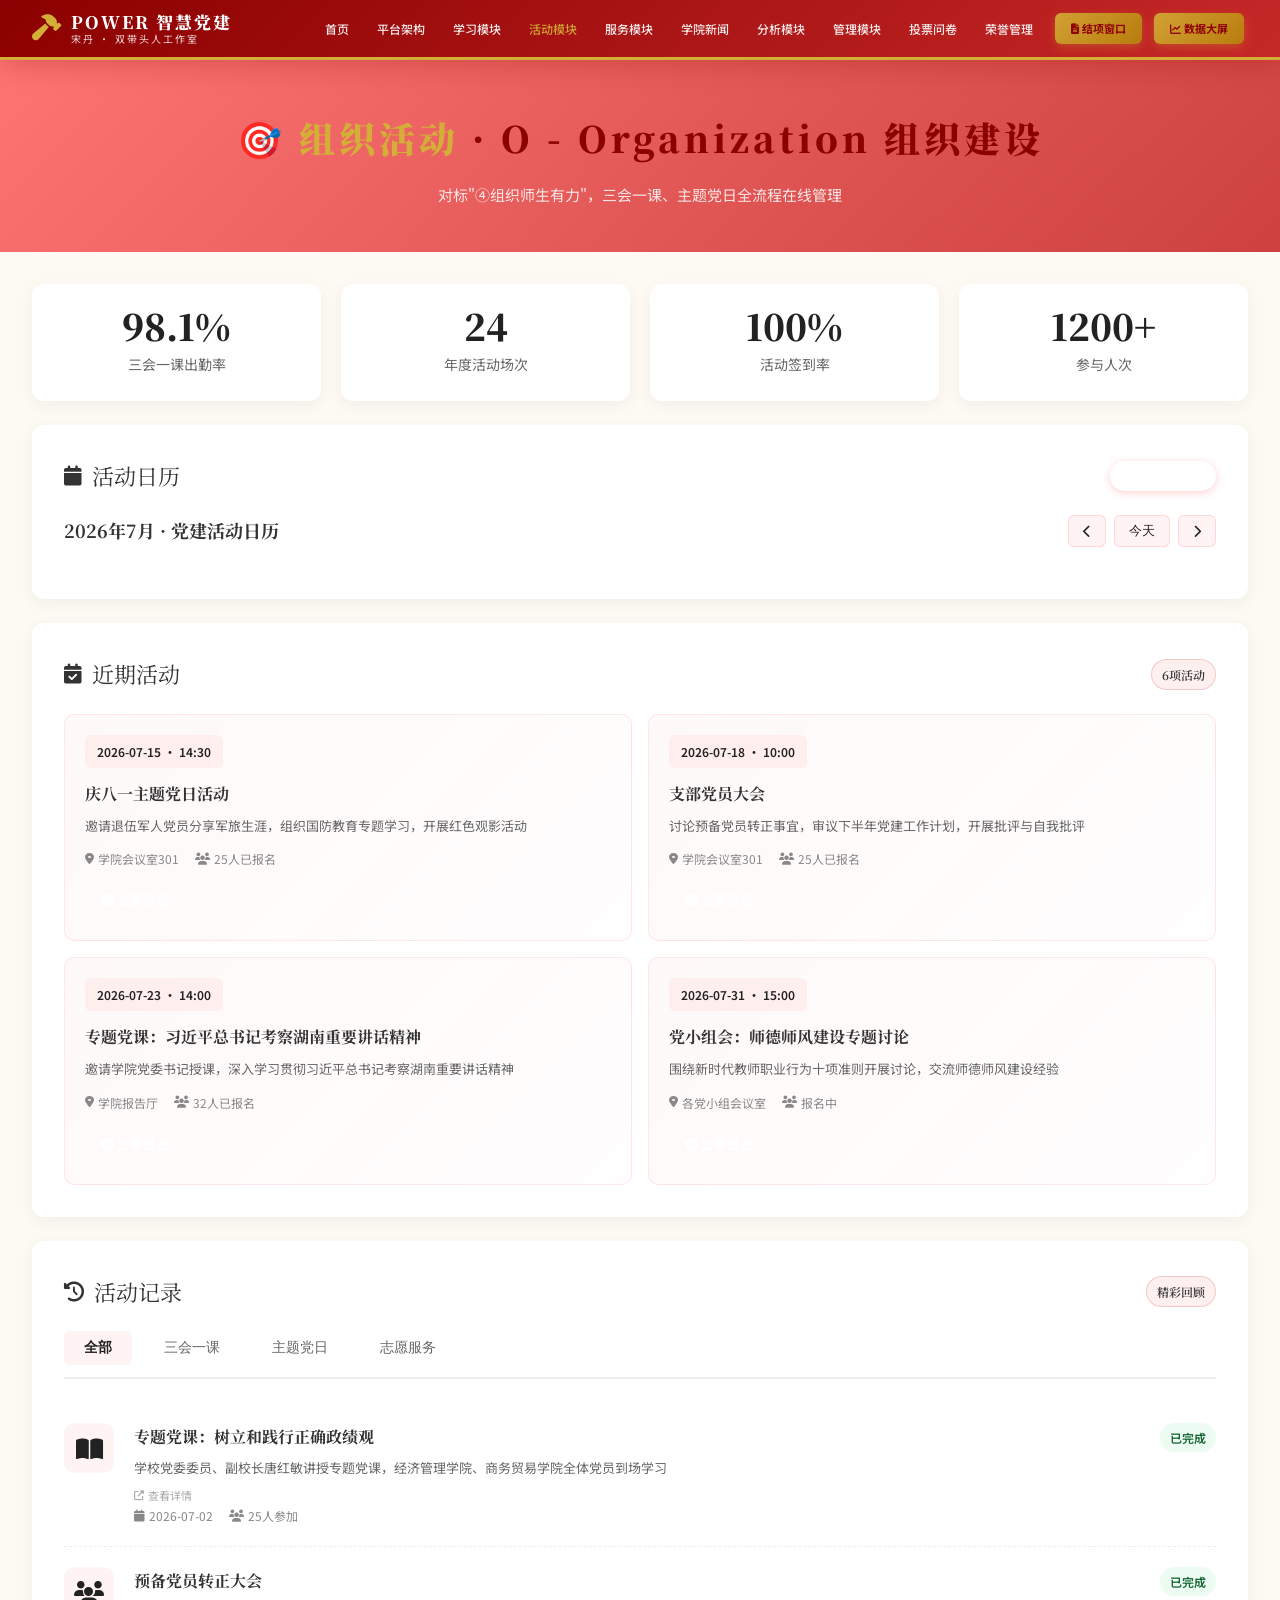
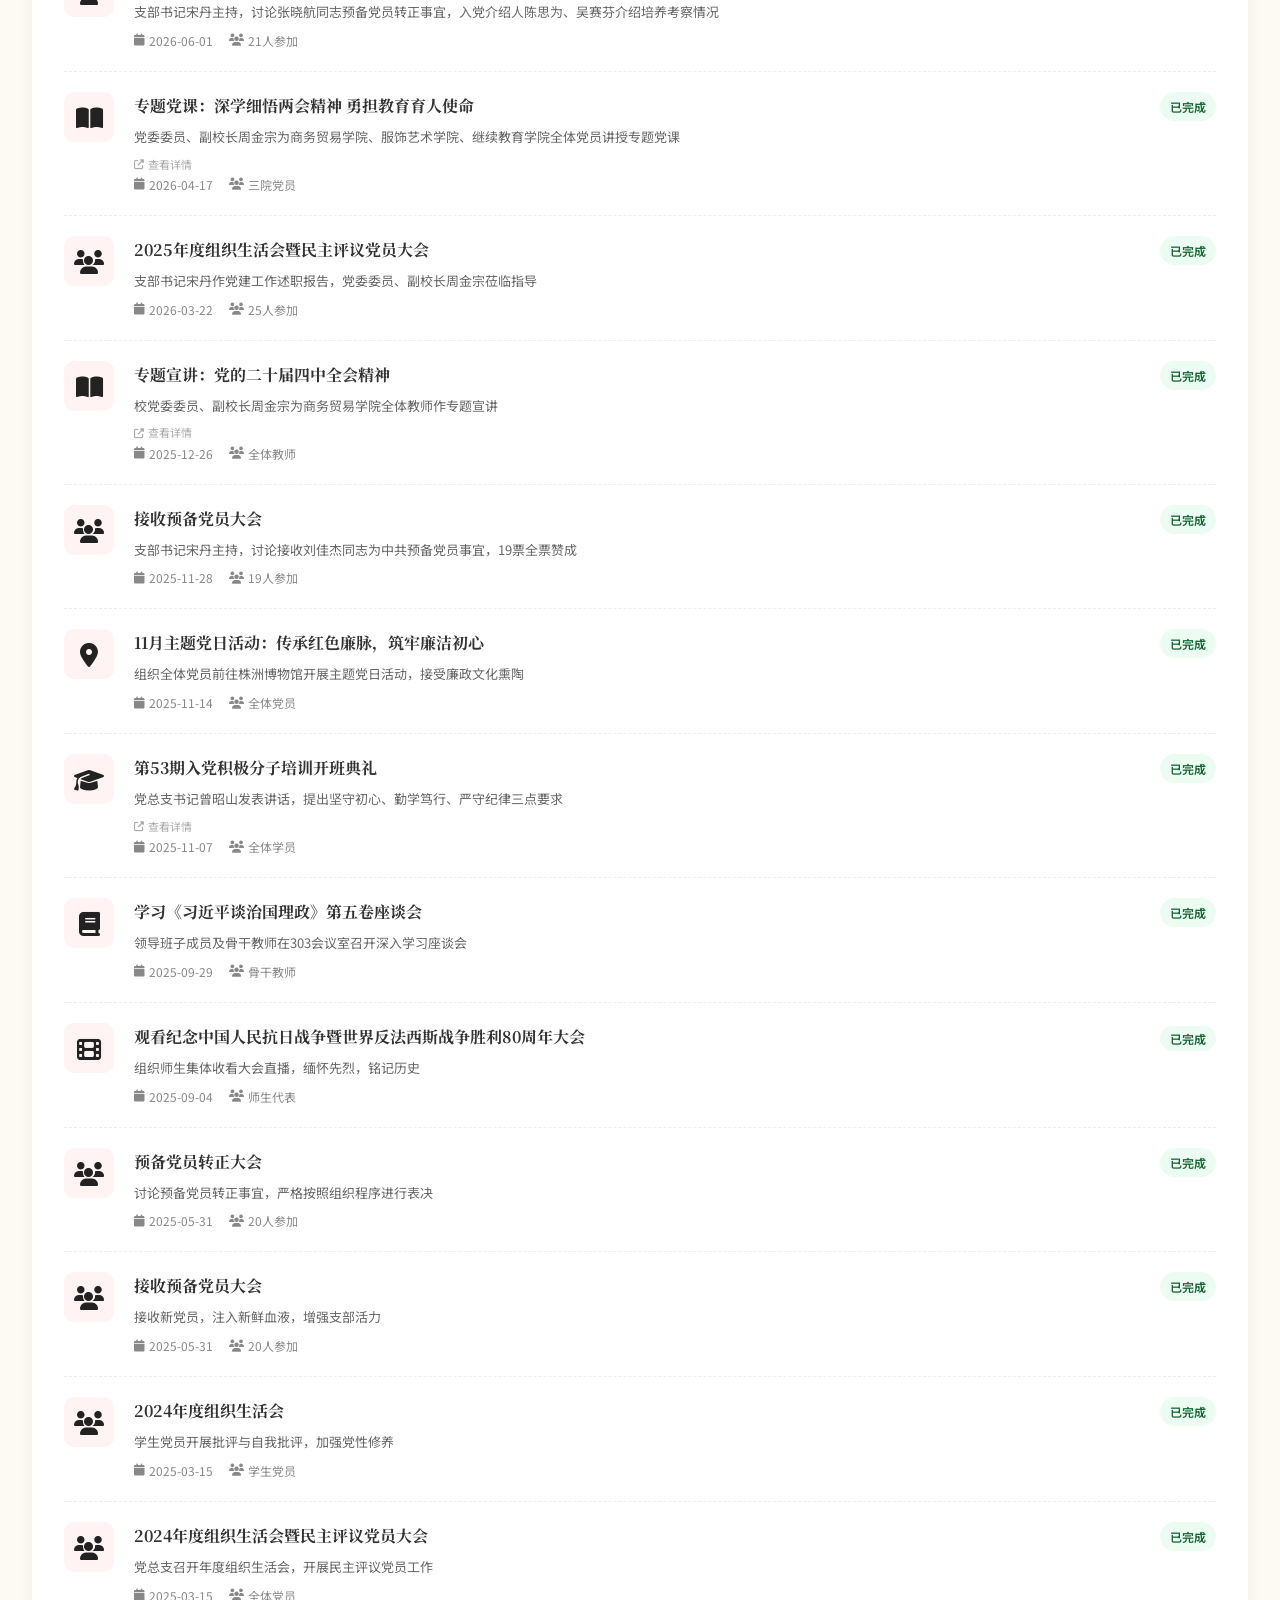
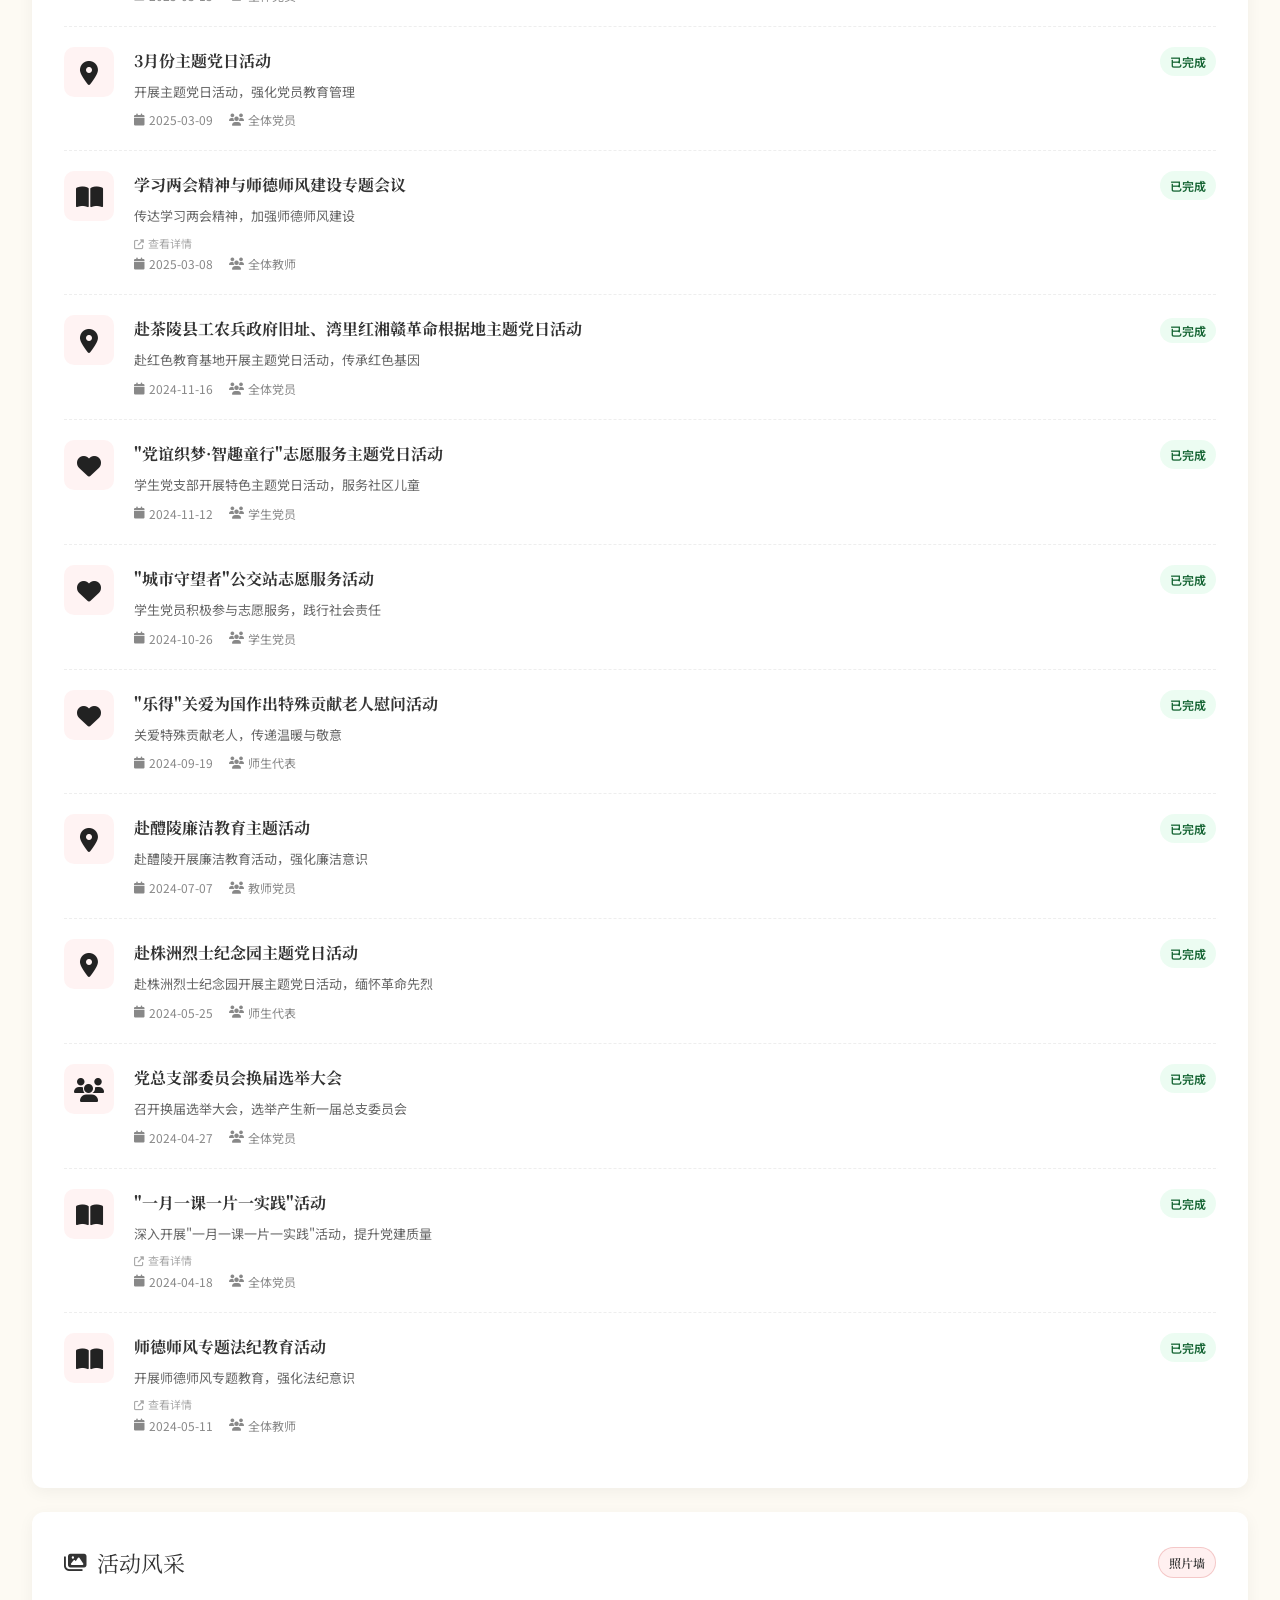
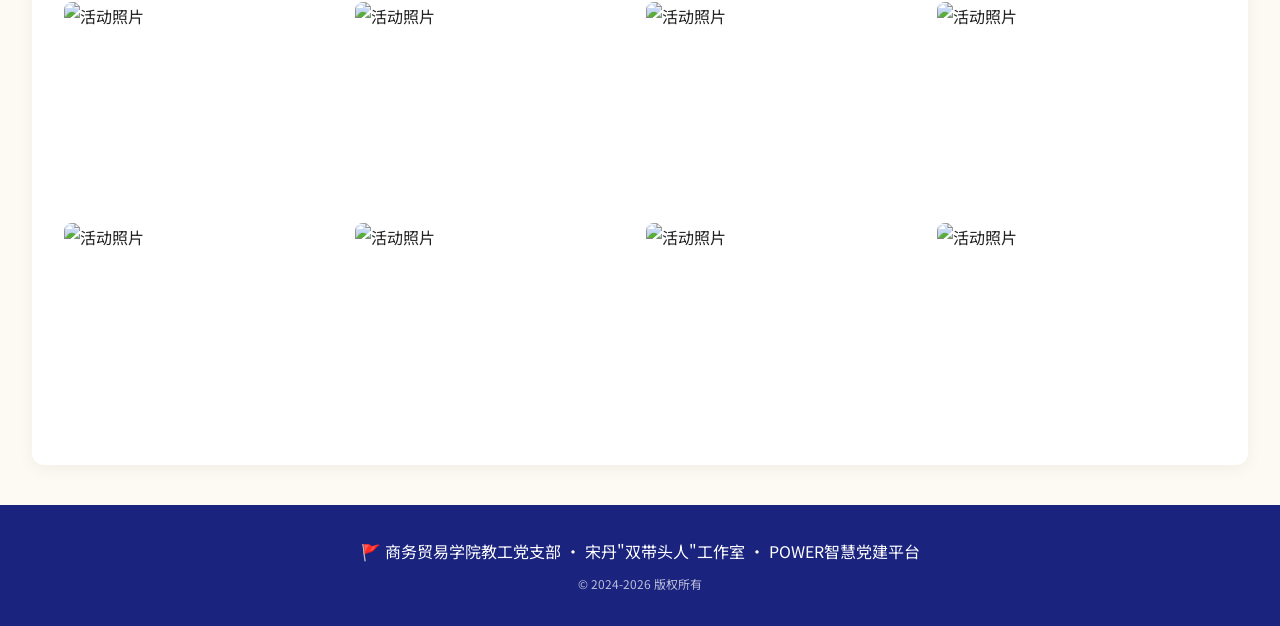
==== commit ff1f464c: "七个一服务工程：新增学业导师帮扶模块 - service_detail.html：新增第7个tab"学业导师帮扶"，包含6位学业导师名单、10条帮扶记录、3个典型案例、2个数据图表 - 数据来源：学业" ====
--- a/activity.html
+++ b/activity.html
@@ -3,7 +3,7 @@
 <head>
 <meta charset="UTF-8">
 <meta name="viewport" content="width=device-width, initial-scale=1.0">
-<title>IOTO 智慧党建 · 组织活动模块</title>
+<title>POWER 智慧党建 · 组织活动模块</title>
 <link href="https://fonts.googleapis.com/css2?family=Noto+Serif+SC:wght@400;700;900&family=Noto+Sans+SC:wght@300;400;500;700&display=swap" rel="stylesheet">
 <link rel="stylesheet" href="https://cdnjs.cloudflare.com/ajax/libs/font-awesome/6.4.0/css/all.min.css">
 <link rel="stylesheet" href="common.css">
@@ -11,12 +11,12 @@
 .menu a:hover{color:var(--gold);}
 .menu .btn-gold{background:linear-gradient(135deg,var(--gold),#B8860B);color:#5a3a00;padding:8px 20px;border-radius:6px;font-weight:700;font-size:13px;}
 .menu .btn-gold:hover{background:linear-gradient(135deg,var(--gold-light),var(--gold));}
-.hero{background:linear-gradient(135deg,rgba(255,107,107,0.92),rgba(198,40,40,0.88)),radial-gradient(circle at 60% 30%,rgba(212,175,55,0.15),transparent 50%);color:#fff;padding:60px 32px;text-align:center;}
+.hero{background:linear-gradient(135deg,rgba(255,107,107,0.92),rgba(198,40,40,0.88)),radial-gradient(circle at 60% 30%,rgba(212,175,55,0.15),transparent 50%);color:#fff;padding:44px 32px;text-align:center;}
 .hero h1{font-family:'Noto Serif SC';font-size:36px;font-weight:900;margin-bottom:12px;letter-spacing:4px;}
 .hero h1 .mark{color:var(--gold);}
 .hero p{font-size:15px;opacity:0.85;max-width:800px;margin:0 auto;line-height:1.8;}
-.container{max-width:1400px;margin:50px auto;padding:0 32px;}
-.stats-row{display:grid;grid-template-columns:repeat(4,1fr);gap:20px;margin-bottom:40px;}
+.container{max-width:1400px;margin:32px auto;padding:0 32px;}
+.stats-row{display:grid;grid-template-columns:repeat(4,1fr);gap:20px;margin-bottom:24px;}
 .stat-card{background:#fff;border-radius:12px;padding:24px;text-align:center;box-shadow:0 4px 16px rgba(0,0,0,0.05);border-left:4px solid var(--orange);}
 .stat-card .num{font-family:'Noto Serif SC';font-size:36px;font-weight:900;color:var(--orange);line-height:1;}
 .stat-card .label{font-size:14px;color:#666;margin-top:8px;}
@@ -106,7 +106,7 @@
 .month-grid button{padding:8px 4px;border:1px solid #eee;border-radius:8px;background:#fff;color:#333;font-size:12px;font-weight:500;cursor:pointer;transition:all .3s;text-align:center;}
 .month-grid button:hover{border-color:var(--orange);background:rgba(255,107,107,0.05);color:var(--orange);}
 .month-grid button.active{background:var(--orange);color:#fff;border-color:var(--orange);}
-footer{background:var(--navy);color:#fff;padding:40px 32px;margin-top:60px;text-align:center;}
+footer{background:var(--navy);color:#fff;padding:32px 32px;margin-top:40px;text-align:center;}
 footer a{color:var(--gold);text-decoration:none;}
 @media(max-width:1024px){.stats-row{grid-template-columns:repeat(2,1fr);}.event-list{grid-template-columns:1fr;}.gallery-grid{grid-template-columns:repeat(2,1fr);}}
 @media(max-width:640px){.stats-row{grid-template-columns:1fr;}.menu{gap:12px;font-size:12px;}.hero h1{font-size:28px;}.gallery-grid{grid-template-columns:1fr;}}
@@ -117,25 +117,27 @@
   <div class="nav-wrap">
     <a class="logo" href="index.html">
       <i class="fas fa-hammer"></i>
-      <div class="logo-text"><div class="t1">IOTO 智慧党建</div><div class="t2">宋丹 · 双带头人工作室</div></div>
+      <div class="logo-text"><div class="t1">POWER 智慧党建</div><div class="t2">宋丹 · 双带头人工作室</div></div>
     </a>
     <div class="menu">
       <a href="index.html">首页</a>
+      <a href="modules.html">平台架构</a>
       <a href="learning.html">学习模块</a>
       <a href="activity.html" style="color:var(--gold);">活动模块</a>
-      <a href="service_detail.html">服务模块</a>
+      <a href="service.html">服务模块</a>
       <a href="news.html">学院新闻</a>
       <a href="analysis.html">分析模块</a>
       <a href="management.html">管理模块</a>
       <a href="vote.html">投票问卷</a>
       <a href="honor.html">荣誉管理</a>
+      <a href="conclusion.html" class="btn-gold"><i class="fas fa-file-alt"></i> 结项窗口</a>
       <a href="dashboard.html" target="_blank" class="btn-gold"><i class="fas fa-chart-line"></i> 数据大屏</a>
     </div>
   </div>
 </nav>
 <div class="hero">
-  <h1><span class="mark">🎯 组织活动</span> · 任务驱动，全员参与</h1>
-  <p>基于IOTO任务驱动学习闭环模型的任务环节，三会一课、主题党日全流程在线管理</p>
+  <h1><span class="mark">🎯 组织活动</span> · O - Organization 组织建设</h1>
+  <p>对标"④组织师生有力"，三会一课、主题党日全流程在线管理</p>
 </div>
 <div class="container">
   <div class="stats-row">
@@ -255,7 +257,7 @@
   </div>
 </div>
 <footer>
-  <div>🚩 商务贸易学院教工党支部 · 宋丹"双带头人"工作室 · IOTO智慧党建平台</div>
+  <div>🚩 商务贸易学院教工党支部 · 宋丹"双带头人"工作室 · POWER智慧党建平台</div>
   <div style="margin-top:8px;font-size:12px;opacity:0.7;">© 2024-2026 版权所有</div>
 </footer>
 
--- a/common.css
+++ b/common.css
@@ -29,49 +29,58 @@
   backdrop-filter:blur(12px);
   border-bottom:3px solid var(--gold);
   box-shadow:0 2px 30px rgba(139,0,0,0.3);
+  white-space:nowrap;
+  height:auto;
+  padding:10px 0;
+  overflow:hidden;
 }
+.hero{padding-top:calc(44px + 62px)!important;}
 .nav-wrap{
-  max-width:1280px;margin:0 auto;padding:12px 24px;
+  max-width:100%;margin:0 auto;padding:0 32px;
   display:flex;align-items:center;justify-content:space-between;
 }
 .logo{
-  display:flex;align-items:center;gap:10px;color:#fff;
+  display:flex;align-items:center;gap:10px;color:#fff;white-space:nowrap;
+  flex-shrink:0;
 }
-.logo i{font-size:24px;color:var(--gold);}
-.logo-text .t1{font-family:'Noto Serif SC';font-size:16px;font-weight:900;letter-spacing:2px;}
-.logo-text .t2{font-size:10px;opacity:0.85;letter-spacing:2px;}
-.menu{display:flex;gap:20px;align-items:center;}
-.menu a{color:#fff;font-size:13px;font-weight:500;opacity:.9;transition:all .3s;position:relative;padding:6px 2px;}
+.logo i{font-size:26px;color:var(--gold);}
+.logo-text .t1{font-family:'Noto Serif SC';font-size:17px;font-weight:900;letter-spacing:2px;line-height:1.2;}
+.logo-text .t2{font-size:10px;opacity:0.85;letter-spacing:2px;white-space:nowrap;line-height:1.3;}
+.menu{display:flex;align-items:center;white-space:nowrap;flex:1;justify-content:flex-end;gap:0;padding-left:40px;}
+.menu a{color:#fff;font-size:12px;font-weight:500;opacity:.9;transition:all .3s;position:relative;padding:8px 14px;text-align:center;white-space:nowrap;flex-shrink:0;}
 .menu a:hover{opacity:1;color:var(--gold-light);}
-.menu a::after{content:'';position:absolute;left:50%;bottom:-2px;width:0;height:2px;background:var(--gold);transition:all .3s;}
-.menu a:hover::after{width:100%;left:0;}
+.menu a::after{content:'';position:absolute;left:50%;bottom:2px;width:0;height:2px;background:var(--gold);transition:all .3s;}
+.menu a:hover::after{width:60%;left:20%;}
 .btn-gold{
   background:linear-gradient(135deg,var(--gold) 0%,var(--gold-light) 100%);
   color:var(--red-deep)!important;
   padding:6px 16px!important;
   border-radius:4px;font-weight:700!important;
-  box-shadow:0 4px 16px rgba(212,175,55,0.4);
-  transition:transform .3s!important;
+  box-shadow:0 3px 10px rgba(212,175,55,0.3);
+  transition:all .3s!important;
+  font-size:11px!important;
+  margin-left:8px;
+  margin-right:4px;
 }
-.btn-gold:hover{transform:translateY(-2px);}
+.btn-gold:hover{transform:translateY(-1px);box-shadow:0 4px 14px rgba(212,175,55,0.4);}
 
-section{padding:80px 24px;position:relative;}
-.sec-head{text-align:center;max-width:720px;margin:0 auto 48px;}
+section{padding:56px 24px;position:relative;}
+.sec-head{text-align:center;max-width:720px;margin:0 auto 32px;}
 .sec-eyebrow{
   display:inline-block;color:var(--gold);font-weight:700;letter-spacing:4px;font-size:12px;
-  padding:6px 18px;background:rgba(212,175,55,0.1);border-radius:20px;margin-bottom:16px;
+  padding:6px 18px;background:rgba(212,175,55,0.1);border-radius:20px;margin-bottom:12px;
 }
-.sec-head h2{font-size:32px;margin-bottom:16px;}
-.sec-head p{font-size:15px;color:#666;}
+.sec-head h2{font-size:28px;margin-bottom:12px;}
+.sec-head p{font-size:14px;color:#666;}
 
 .card{
-  background:#fff;border-radius:12px;padding:28px;
+  background:#fff;border-radius:12px;padding:22px;
   box-shadow:var(--shadow-sm);border:1px solid rgba(0,0,0,0.05);
   transition:all .3s;
 }
 .card:hover{transform:translateY(-4px);box-shadow:0 12px 40px rgba(198,40,40,0.12);}
-.card h3{font-size:18px;margin-bottom:16px;color:var(--red-deep);}
-.card p{color:#666;font-size:14px;line-height:1.8;}
+.card h3{font-size:17px;margin-bottom:12px;color:var(--red-deep);}
+.card p{color:#666;font-size:13px;line-height:1.7;}
 
 .grid-3{display:grid;grid-template-columns:repeat(3,1fr);gap:20px;max-width:1280px;margin:0 auto;}
 .grid-4{display:grid;grid-template-columns:repeat(4,1fr);gap:16px;max-width:1280px;margin:0 auto;}
@@ -106,8 +115,8 @@
 }
 
 footer{
-  background:var(--red-deep);color:#fff;padding:40px 24px;text-align:center;
-  margin-top:60px;
+  background:var(--red-deep);color:#fff;padding:32px 24px;text-align:center;
+  margin-top:40px;
 }
 footer p{font-size:13px;opacity:0.8;}
 
@@ -115,8 +124,8 @@
   .nav-wrap{padding:10px 16px;flex-wrap:wrap;gap:10px;}
   .menu{gap:12px;flex-wrap:wrap;}
   .menu a{font-size:12px;}
-  section{padding:60px 16px;}
-  .sec-head h2{font-size:24px;}
+  section{padding:48px 16px;}
+  .sec-head h2{font-size:22px;}
   .grid-3,.grid-4{grid-template-columns:1fr;}
   .grid-2{grid-template-columns:1fr;}
   .nav-wrap{flex-direction:column;align-items:flex-start;}
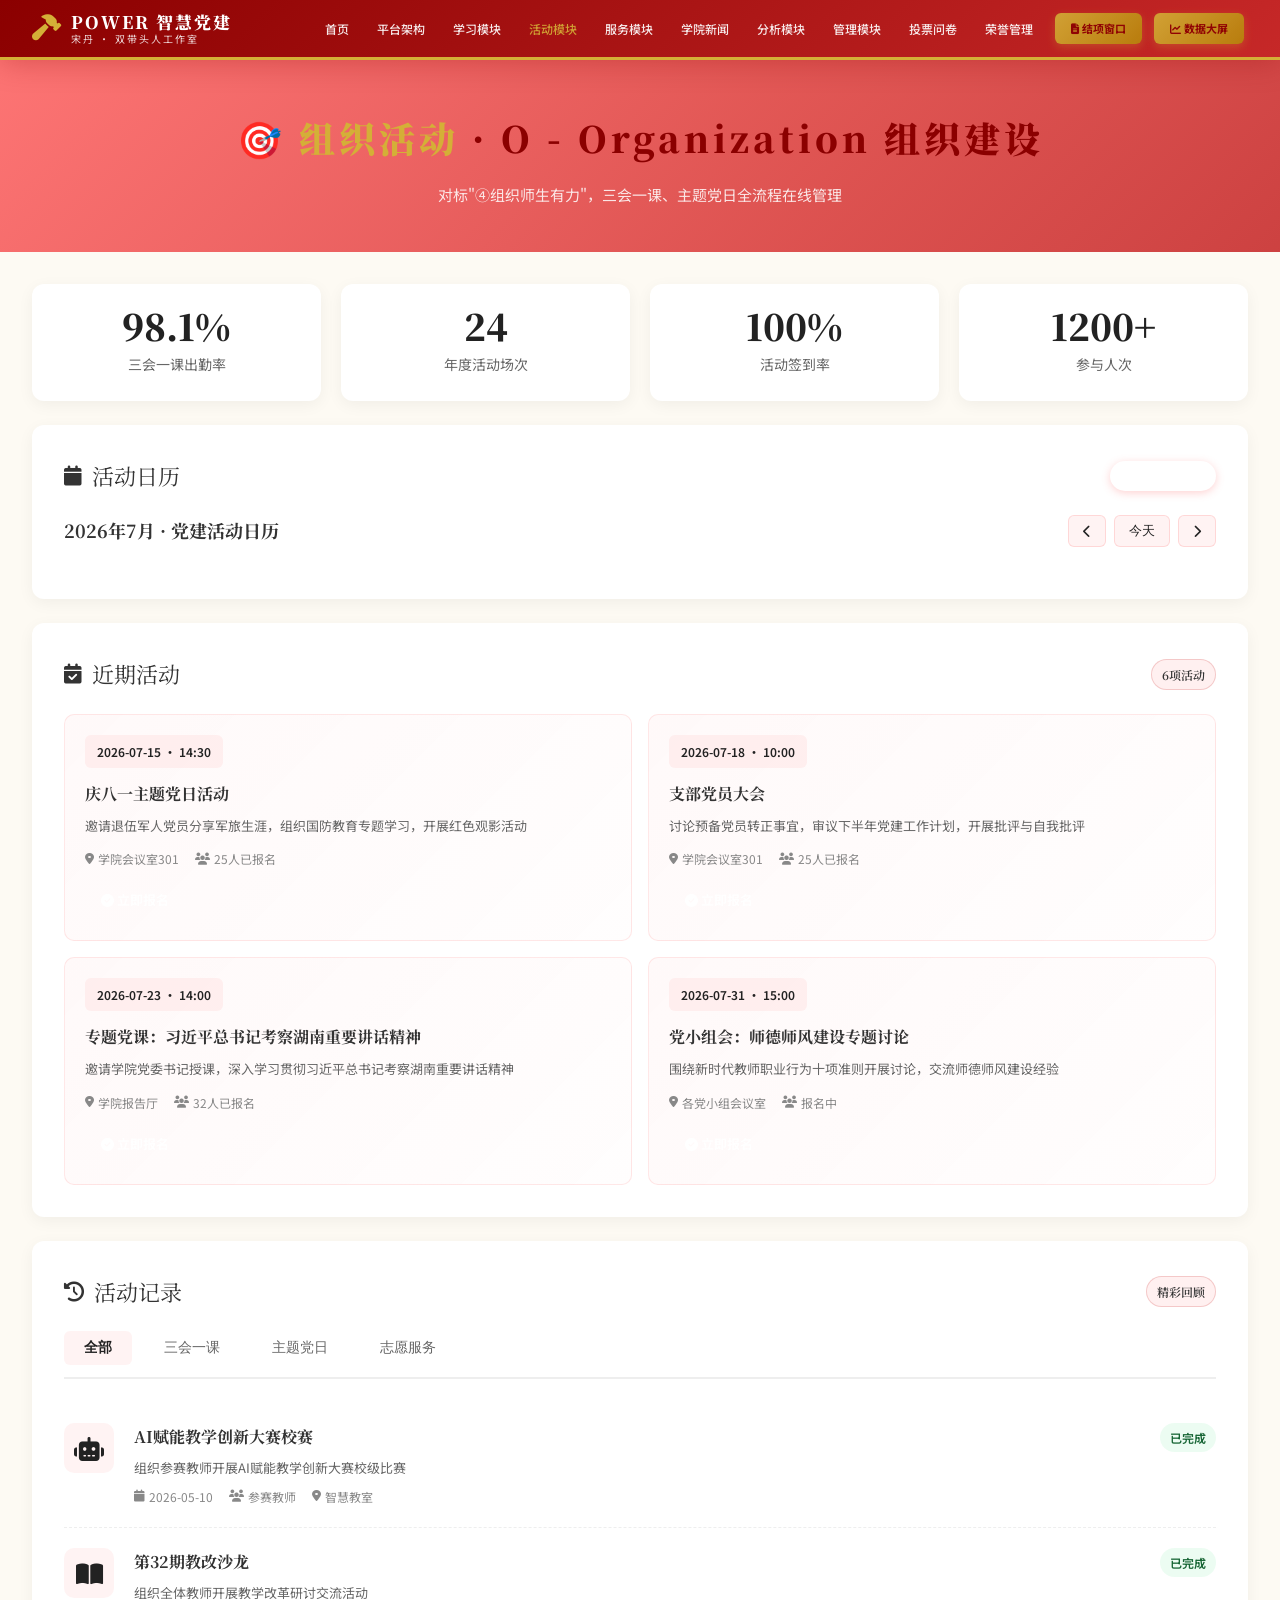
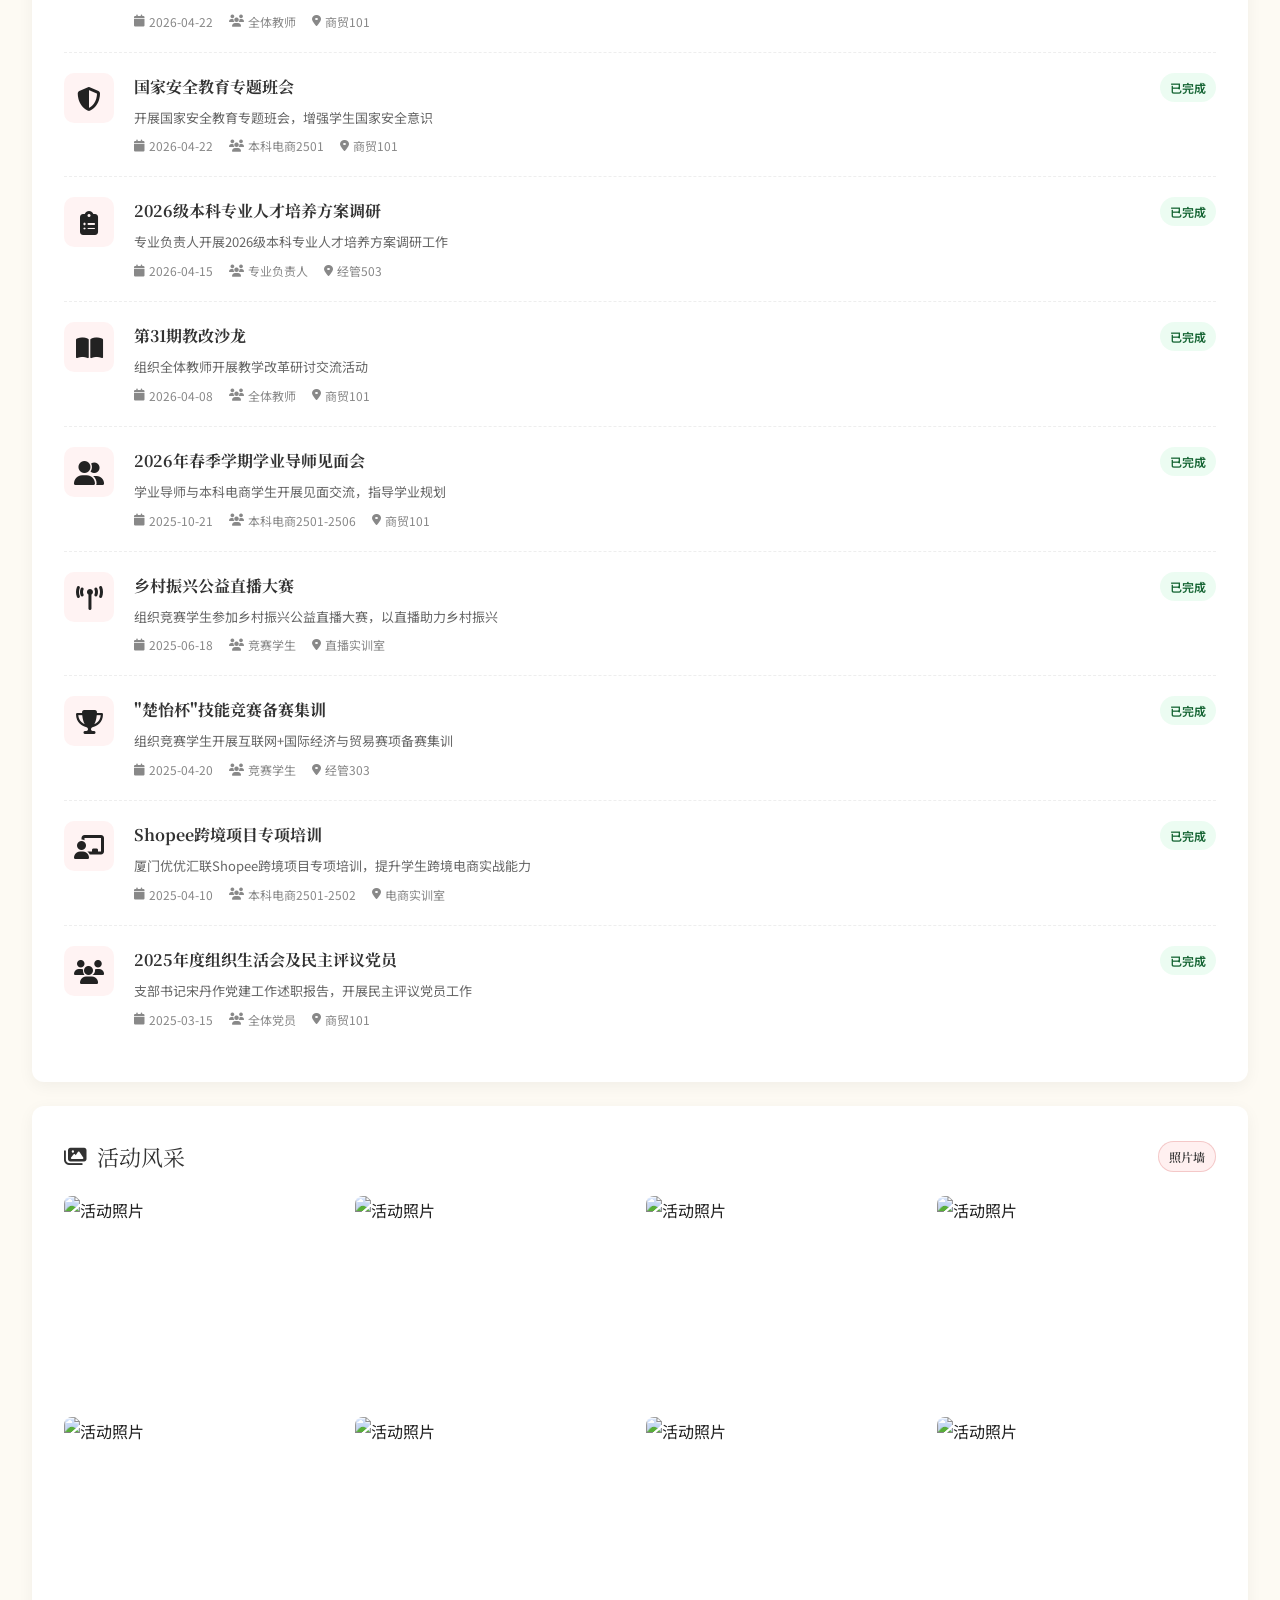
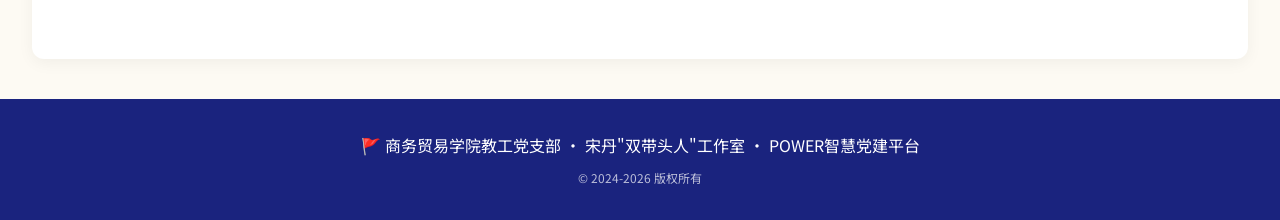
==== commit d4c62bd8: "融入真实教学科研数据：8家合作企业、国规教材、楚怡杯竞赛、课题立项 数据来源：2026年上文件夹中的工作总结、工作报表等真实文件  - service_detail.html：校企服务8家真实企业（厦" ====
--- a/activity.html
+++ b/activity.html
@@ -215,31 +215,16 @@
       <button class="active">全部</button><button>三会一课</button><button>主题党日</button><button>志愿服务</button>
     </div>
     <ul class="activity-list">
-      <li><div class="icon"><i class="fas fa-book-open"></i></div><a href="https://swmy.hnae.edu.cn/info/1181/8515.htm" target="_blank" class="activity-link"><div class="content"><h4>专题党课：树立和践行正确政绩观</h4><p>学校党委委员、副校长唐红敏讲授专题党课，经济管理学院、商务贸易学院全体党员到场学习</p><div class="source"><i class="fas fa-external-link-alt"></i> 查看详情</div><div class="meta"><span><i class="fas fa-calendar"></i> 2026-07-02</span><span><i class="fas fa-users"></i> 25人参加</span></div></div></a><span class="status done">已完成</span></li>
-      <li><div class="icon"><i class="fas fa-users"></i></div><div class="content"><a href="https://swmy.hnae.edu.cn/info/1181/8275.htm" target="_blank"><h4>预备党员转正大会</h4></a><p>支部书记宋丹主持，讨论张晓航同志预备党员转正事宜，入党介绍人陈思为、吴赛芬介绍培养考察情况</p><div class="meta"><span><i class="fas fa-calendar"></i> 2026-06-01</span><span><i class="fas fa-users"></i> 21人参加</span></div></div><span class="status done">已完成</span></li>
-      <li><div class="icon"><i class="fas fa-book-open"></i></div><a href="https://swmy.hnae.edu.cn/info/1181/8065.htm" target="_blank" class="activity-link"><div class="content"><h4>专题党课：深学细悟两会精神 勇担教育育人使命</h4><p>党委委员、副校长周金宗为商务贸易学院、服饰艺术学院、继续教育学院全体党员讲授专题党课</p><div class="source"><i class="fas fa-external-link-alt"></i> 查看详情</div><div class="meta"><span><i class="fas fa-calendar"></i> 2026-04-17</span><span><i class="fas fa-users"></i> 三院党员</span></div></div></a><span class="status done">已完成</span></li>
-      <li><div class="icon"><i class="fas fa-users"></i></div><div class="content"><a href="https://swmy.hnae.edu.cn/info/1181/7945.htm" target="_blank"><h4>2025年度组织生活会暨民主评议党员大会</h4></a><p>支部书记宋丹作党建工作述职报告，党委委员、副校长周金宗莅临指导</p><div class="meta"><span><i class="fas fa-calendar"></i> 2026-03-22</span><span><i class="fas fa-users"></i> 25人参加</span></div></div><span class="status done">已完成</span></li>
-      <li><div class="icon"><i class="fas fa-book-open"></i></div><a href="https://swmy.hnae.edu.cn/info/1181/8015.htm" target="_blank" class="activity-link"><div class="content"><h4>专题宣讲：党的二十届四中全会精神</h4><p>校党委委员、副校长周金宗为商务贸易学院全体教师作专题宣讲</p><div class="source"><i class="fas fa-external-link-alt"></i> 查看详情</div><div class="meta"><span><i class="fas fa-calendar"></i> 2025-12-26</span><span><i class="fas fa-users"></i> 全体教师</span></div></div></a><span class="status done">已完成</span></li>
-      <li><div class="icon"><i class="fas fa-users"></i></div><div class="content"><a href="https://swmy.hnae.edu.cn/info/1181/7725.htm" target="_blank"><h4>接收预备党员大会</h4></a><p>支部书记宋丹主持，讨论接收刘佳杰同志为中共预备党员事宜，19票全票赞成</p><div class="meta"><span><i class="fas fa-calendar"></i> 2025-11-28</span><span><i class="fas fa-users"></i> 19人参加</span></div></div><span class="status done">已完成</span></li>
-      <li><div class="icon"><i class="fas fa-map-marker-alt"></i></div><div class="content"><a href="https://swmy.hnae.edu.cn/info/1181/7635.htm" target="_blank"><h4>11月主题党日活动：传承红色廉脉，筑牢廉洁初心</h4></a><p>组织全体党员前往株洲博物馆开展主题党日活动，接受廉政文化熏陶</p><div class="meta"><span><i class="fas fa-calendar"></i> 2025-11-14</span><span><i class="fas fa-users"></i> 全体党员</span></div></div><span class="status done">已完成</span></li>
-      <li><div class="icon"><i class="fas fa-graduation-cap"></i></div><a href="https://swmy.hnae.edu.cn/info/1181/7605.htm" target="_blank" class="activity-link"><div class="content"><h4>第53期入党积极分子培训开班典礼</h4><p>党总支书记曾昭山发表讲话，提出坚守初心、勤学笃行、严守纪律三点要求</p><div class="source"><i class="fas fa-external-link-alt"></i> 查看详情</div><div class="meta"><span><i class="fas fa-calendar"></i> 2025-11-07</span><span><i class="fas fa-users"></i> 全体学员</span></div></div></a><span class="status done">已完成</span></li>
-      <li><div class="icon"><i class="fas fa-book"></i></div><div class="content"><a href="https://swmy.hnae.edu.cn/info/1181/7485.htm" target="_blank"><h4>学习《习近平谈治国理政》第五卷座谈会</h4></a><p>领导班子成员及骨干教师在303会议室召开深入学习座谈会</p><div class="meta"><span><i class="fas fa-calendar"></i> 2025-09-29</span><span><i class="fas fa-users"></i> 骨干教师</span></div></div><span class="status done">已完成</span></li>
-      <li><div class="icon"><i class="fas fa-film"></i></div><div class="content"><a href="https://swmy.hnae.edu.cn/info/1181/7385.htm" target="_blank"><h4>观看纪念中国人民抗日战争暨世界反法西斯战争胜利80周年大会</h4><p>组织师生集体收看大会直播，缅怀先烈，铭记历史</p><div class="meta"><span><i class="fas fa-calendar"></i> 2025-09-04</span><span><i class="fas fa-users"></i> 师生代表</span></div></div><span class="status done">已完成</span></li>
-      <li><div class="icon"><i class="fas fa-users"></i></div><div class="content"><a href="https://swmy.hnae.edu.cn/info/1181/2855.htm" target="_blank"><h4>预备党员转正大会</h4></a><p>讨论预备党员转正事宜，严格按照组织程序进行表决</p><div class="meta"><span><i class="fas fa-calendar"></i> 2025-05-31</span><span><i class="fas fa-users"></i> 20人参加</span></div></div><span class="status done">已完成</span></li>
-      <li><div class="icon"><i class="fas fa-users"></i></div><div class="content"><a href="https://swmy.hnae.edu.cn/info/1181/2815.htm" target="_blank"><h4>接收预备党员大会</h4></a><p>接收新党员，注入新鲜血液，增强支部活力</p><div class="meta"><span><i class="fas fa-calendar"></i> 2025-05-31</span><span><i class="fas fa-users"></i> 20人参加</span></div></div><span class="status done">已完成</span></li>
-      <li><div class="icon"><i class="fas fa-users"></i></div><div class="content"><a href="https://swmy.hnae.edu.cn/info/1181/2915.htm" target="_blank"><h4>2024年度组织生活会</h4></a><p>学生党员开展批评与自我批评，加强党性修养</p><div class="meta"><span><i class="fas fa-calendar"></i> 2025-03-15</span><span><i class="fas fa-users"></i> 学生党员</span></div></div><span class="status done">已完成</span></li>
-      <li><div class="icon"><i class="fas fa-users"></i></div><div class="content"><a href="https://swmy.hnae.edu.cn/info/1181/2455.htm" target="_blank"><h4>2024年度组织生活会暨民主评议党员大会</h4></a><p>党总支召开年度组织生活会，开展民主评议党员工作</p><div class="meta"><span><i class="fas fa-calendar"></i> 2025-03-15</span><span><i class="fas fa-users"></i> 全体党员</span></div></div><span class="status done">已完成</span></li>
-      <li><div class="icon"><i class="fas fa-map-marker-alt"></i></div><div class="content"><a href="https://swmy.hnae.edu.cn/info/1181/2795.htm" target="_blank"><h4>3月份主题党日活动</h4></a><p>开展主题党日活动，强化党员教育管理</p><div class="meta"><span><i class="fas fa-calendar"></i> 2025-03-09</span><span><i class="fas fa-users"></i> 全体党员</span></div></div><span class="status done">已完成</span></li>
-      <li><div class="icon"><i class="fas fa-book-open"></i></div><a href="https://swmy.hnae.edu.cn/info/1181/2785.htm" target="_blank" class="activity-link"><div class="content"><h4>学习两会精神与师德师风建设专题会议</h4><p>传达学习两会精神，加强师德师风建设</p><div class="source"><i class="fas fa-external-link-alt"></i> 查看详情</div><div class="meta"><span><i class="fas fa-calendar"></i> 2025-03-08</span><span><i class="fas fa-users"></i> 全体教师</span></div></div></a><span class="status done">已完成</span></li>
-      <li><div class="icon"><i class="fas fa-map-marker-alt"></i></div><div class="content"><a href="https://swmy.hnae.edu.cn/info/1181/3055.htm" target="_blank"><h4>赴茶陵县工农兵政府旧址、湾里红湘赣革命根据地主题党日活动</h4><p>赴红色教育基地开展主题党日活动，传承红色基因</p><div class="meta"><span><i class="fas fa-calendar"></i> 2024-11-16</span><span><i class="fas fa-users"></i> 全体党员</span></div></div><span class="status done">已完成</span></li>
-      <li><div class="icon"><i class="fas fa-heart"></i></div><div class="content"><a href="https://swmy.hnae.edu.cn/info/1181/3025.htm" target="_blank"><h4>"党谊织梦·智趣童行"志愿服务主题党日活动</h4></a><p>学生党支部开展特色主题党日活动，服务社区儿童</p><div class="meta"><span><i class="fas fa-calendar"></i> 2024-11-12</span><span><i class="fas fa-users"></i> 学生党员</span></div></div><span class="status done">已完成</span></li>
-      <li><div class="icon"><i class="fas fa-heart"></i></div><div class="content"><a href="https://swmy.hnae.edu.cn/info/1181/3015.htm" target="_blank"><h4>"城市守望者"公交站志愿服务活动</h4></a><p>学生党员积极参与志愿服务，践行社会责任</p><div class="meta"><span><i class="fas fa-calendar"></i> 2024-10-26</span><span><i class="fas fa-users"></i> 学生党员</span></div></div><span class="status done">已完成</span></li>
-      <li><div class="icon"><i class="fas fa-heart"></i></div><div class="content"><a href="https://swmy.hnae.edu.cn/info/1181/2995.htm" target="_blank"><h4>"乐得"关爱为国作出特殊贡献老人慰问活动</h4></a><p>关爱特殊贡献老人，传递温暖与敬意</p><div class="meta"><span><i class="fas fa-calendar"></i> 2024-09-19</span><span><i class="fas fa-users"></i> 师生代表</span></div></div><span class="status done">已完成</span></li>
-      <li><div class="icon"><i class="fas fa-map-marker-alt"></i></div><div class="content"><a href="https://swmy.hnae.edu.cn/info/1181/2975.htm" target="_blank"><h4>赴醴陵廉洁教育主题活动</h4></a><p>赴醴陵开展廉洁教育活动，强化廉洁意识</p><div class="meta"><span><i class="fas fa-calendar"></i> 2024-07-07</span><span><i class="fas fa-users"></i> 教师党员</span></div></div><span class="status done">已完成</span></li>
-      <li><div class="icon"><i class="fas fa-map-marker-alt"></i></div><div class="content"><a href="https://swmy.hnae.edu.cn/info/1181/2955.htm" target="_blank"><h4>赴株洲烈士纪念园主题党日活动</h4></a><p>赴株洲烈士纪念园开展主题党日活动，缅怀革命先烈</p><div class="meta"><span><i class="fas fa-calendar"></i> 2024-05-25</span><span><i class="fas fa-users"></i> 师生代表</span></div></div><span class="status done">已完成</span></li>
-      <li><div class="icon"><i class="fas fa-users"></i></div><div class="content"><a href="https://swmy.hnae.edu.cn/info/1181/2935.htm" target="_blank"><h4>党总支部委员会换届选举大会</h4></a><p>召开换届选举大会，选举产生新一届总支委员会</p><div class="meta"><span><i class="fas fa-calendar"></i> 2024-04-27</span><span><i class="fas fa-users"></i> 全体党员</span></div></div><span class="status done">已完成</span></li>
-      <li><div class="icon"><i class="fas fa-book-open"></i></div><a href="https://swmy.hnae.edu.cn/info/1181/2925.htm" target="_blank" class="activity-link"><div class="content"><h4>"一月一课一片一实践"活动</h4><p>深入开展"一月一课一片一实践"活动，提升党建质量</p><div class="source"><i class="fas fa-external-link-alt"></i> 查看详情</div><div class="meta"><span><i class="fas fa-calendar"></i> 2024-04-18</span><span><i class="fas fa-users"></i> 全体党员</span></div></div></a><span class="status done">已完成</span></li>
-      <li><div class="icon"><i class="fas fa-book-open"></i></div><a href="https://swmy.hnae.edu.cn/info/1181/3035.htm" target="_blank" class="activity-link"><div class="content"><h4>师德师风专题法纪教育活动</h4><p>开展师德师风专题教育，强化法纪意识</p><div class="source"><i class="fas fa-external-link-alt"></i> 查看详情</div><div class="meta"><span><i class="fas fa-calendar"></i> 2024-05-11</span><span><i class="fas fa-users"></i> 全体教师</span></div></div></a><span class="status done">已完成</span></li>
+      <li><div class="icon"><i class="fas fa-robot"></i></div><div class="content"><h4>AI赋能教学创新大赛校赛</h4><p>组织参赛教师开展AI赋能教学创新大赛校级比赛</p><div class="meta"><span><i class="fas fa-calendar"></i> 2026-05-10</span><span><i class="fas fa-users"></i> 参赛教师</span><span><i class="fas fa-map-marker-alt"></i> 智慧教室</span></div></div><span class="status done">已完成</span></li>
+      <li><div class="icon"><i class="fas fa-book-open"></i></div><div class="content"><h4>第32期教改沙龙</h4><p>组织全体教师开展教学改革研讨交流活动</p><div class="meta"><span><i class="fas fa-calendar"></i> 2026-04-22</span><span><i class="fas fa-users"></i> 全体教师</span><span><i class="fas fa-map-marker-alt"></i> 商贸101</span></div></div><span class="status done">已完成</span></li>
+      <li><div class="icon"><i class="fas fa-shield-alt"></i></div><div class="content"><h4>国家安全教育专题班会</h4><p>开展国家安全教育专题班会，增强学生国家安全意识</p><div class="meta"><span><i class="fas fa-calendar"></i> 2026-04-22</span><span><i class="fas fa-users"></i> 本科电商2501</span><span><i class="fas fa-map-marker-alt"></i> 商贸101</span></div></div><span class="status done">已完成</span></li>
+      <li><div class="icon"><i class="fas fa-clipboard-list"></i></div><div class="content"><h4>2026级本科专业人才培养方案调研</h4><p>专业负责人开展2026级本科专业人才培养方案调研工作</p><div class="meta"><span><i class="fas fa-calendar"></i> 2026-04-15</span><span><i class="fas fa-users"></i> 专业负责人</span><span><i class="fas fa-map-marker-alt"></i> 经管503</span></div></div><span class="status done">已完成</span></li>
+      <li><div class="icon"><i class="fas fa-book-open"></i></div><div class="content"><h4>第31期教改沙龙</h4><p>组织全体教师开展教学改革研讨交流活动</p><div class="meta"><span><i class="fas fa-calendar"></i> 2026-04-08</span><span><i class="fas fa-users"></i> 全体教师</span><span><i class="fas fa-map-marker-alt"></i> 商贸101</span></div></div><span class="status done">已完成</span></li>
+      <li><div class="icon"><i class="fas fa-user-friends"></i></div><div class="content"><h4>2026年春季学期学业导师见面会</h4><p>学业导师与本科电商学生开展见面交流，指导学业规划</p><div class="meta"><span><i class="fas fa-calendar"></i> 2025-10-21</span><span><i class="fas fa-users"></i> 本科电商2501-2506</span><span><i class="fas fa-map-marker-alt"></i> 商贸101</span></div></div><span class="status done">已完成</span></li>
+      <li><div class="icon"><i class="fas fa-broadcast-tower"></i></div><div class="content"><h4>乡村振兴公益直播大赛</h4><p>组织竞赛学生参加乡村振兴公益直播大赛，以直播助力乡村振兴</p><div class="meta"><span><i class="fas fa-calendar"></i> 2025-06-18</span><span><i class="fas fa-users"></i> 竞赛学生</span><span><i class="fas fa-map-marker-alt"></i> 直播实训室</span></div></div><span class="status done">已完成</span></li>
+      <li><div class="icon"><i class="fas fa-trophy"></i></div><div class="content"><h4>"楚怡杯"技能竞赛备赛集训</h4><p>组织竞赛学生开展互联网+国际经济与贸易赛项备赛集训</p><div class="meta"><span><i class="fas fa-calendar"></i> 2025-04-20</span><span><i class="fas fa-users"></i> 竞赛学生</span><span><i class="fas fa-map-marker-alt"></i> 经管303</span></div></div><span class="status done">已完成</span></li>
+      <li><div class="icon"><i class="fas fa-chalkboard-teacher"></i></div><div class="content"><h4>Shopee跨境项目专项培训</h4><p>厦门优优汇联Shopee跨境项目专项培训，提升学生跨境电商实战能力</p><div class="meta"><span><i class="fas fa-calendar"></i> 2025-04-10</span><span><i class="fas fa-users"></i> 本科电商2501-2502</span><span><i class="fas fa-map-marker-alt"></i> 电商实训室</span></div></div><span class="status done">已完成</span></li>
+      <li><div class="icon"><i class="fas fa-users"></i></div><div class="content"><h4>2025年度组织生活会及民主评议党员</h4><p>支部书记宋丹作党建工作述职报告，开展民主评议党员工作</p><div class="meta"><span><i class="fas fa-calendar"></i> 2025-03-15</span><span><i class="fas fa-users"></i> 全体党员</span><span><i class="fas fa-map-marker-alt"></i> 商贸101</span></div></div><span class="status done">已完成</span></li>
     </ul>
   </div>
   <div class="section">
@@ -263,35 +248,16 @@
 
 <script>
 var activities = [
-  {"date":"2026-07-02","title":"专题党课：树立和践行正确政绩观","desc":"学校党委委员、副校长唐红敏讲授专题党课，经济管理学院、商务贸易学院全体党员到场学习","type":"三会一课","participants":"25人参加","url":"https://swmy.hnae.edu.cn/info/1181/8515.htm"},
-  {"date":"2026-07-15","title":"庆八一主题党日活动","desc":"邀请退伍军人党员分享军旅生涯，组织国防教育专题学习，开展红色观影活动","type":"主题党日","participants":"25人已报名","url":"#"},
-  {"date":"2026-07-18","title":"支部党员大会","desc":"讨论预备党员转正事宜，审议下半年党建工作计划，开展批评与自我批评","type":"三会一课","participants":"25人已报名","url":"#"},
-  {"date":"2026-07-23","title":"专题党课：习近平总书记考察湖南重要讲话精神","desc":"邀请学院党委书记授课，深入学习贯彻习近平总书记考察湖南重要讲话精神","type":"三会一课","participants":"32人已报名","url":"#"},
-  {"date":"2026-07-31","title":"党小组会：师德师风建设专题讨论","desc":"围绕新时代教师职业行为十项准则开展讨论，交流师德师风建设经验","type":"三会一课","participants":"报名中","url":"#"},
-  {"date":"2026-06-01","title":"预备党员转正大会","desc":"支部书记宋丹主持，讨论张晓航同志预备党员转正事宜，入党介绍人陈思为、吴赛芬介绍培养考察情况","type":"三会一课","participants":"21人参加","url":"https://swmy.hnae.edu.cn/info/1181/8275.htm"},
-  {"date":"2026-04-17","title":"专题党课：深学细悟两会精神 勇担教育育人使命","desc":"党委委员、副校长周金宗为商务贸易学院、服饰艺术学院、继续教育学院全体党员讲授专题党课","type":"三会一课","participants":"三院党员","url":"https://swmy.hnae.edu.cn/info/1181/8065.htm"},
-  {"date":"2026-03-22","title":"2025年度组织生活会暨民主评议党员大会","desc":"支部书记宋丹作党建工作述职报告，党委委员、副校长周金宗莅临指导","type":"三会一课","participants":"25人参加","url":"https://swmy.hnae.edu.cn/info/1181/7945.htm"},
-  {"date":"2025-12-26","title":"专题宣讲：党的二十届四中全会精神","desc":"校党委委员、副校长周金宗为商务贸易学院全体教师作专题宣讲","type":"三会一课","participants":"全体教师","url":"https://swmy.hnae.edu.cn/info/1181/8015.htm"},
-  {"date":"2025-11-28","title":"接收预备党员大会","desc":"支部书记宋丹主持，讨论接收刘佳杰同志为中共预备党员事宜，19票全票赞成","type":"三会一课","participants":"19人参加","url":"https://swmy.hnae.edu.cn/info/1181/7725.htm"},
-  {"date":"2025-11-14","title":"11月主题党日活动：传承红色廉脉，筑牢廉洁初心","desc":"组织全体党员前往株洲博物馆开展主题党日活动，接受廉政文化熏陶","type":"主题党日","participants":"全体党员","url":"https://swmy.hnae.edu.cn/info/1181/7635.htm"},
-  {"date":"2025-11-07","title":"第53期入党积极分子培训开班典礼","desc":"党总支书记曾昭山发表讲话，提出坚守初心、勤学笃行、严守纪律三点要求","type":"三会一课","participants":"全体学员","url":"https://swmy.hnae.edu.cn/info/1181/7605.htm"},
-  {"date":"2025-09-29","title":"学习《习近平谈治国理政》第五卷座谈会","desc":"领导班子成员及骨干教师在303会议室召开深入学习座谈会","type":"三会一课","participants":"骨干教师","url":"https://swmy.hnae.edu.cn/info/1181/7485.htm"},
-  {"date":"2025-09-04","title":"观看纪念中国人民抗日战争暨世界反法西斯战争胜利80周年大会","desc":"组织师生集体收看大会直播，缅怀先烈，铭记历史","type":"主题党日","participants":"师生代表","url":"https://swmy.hnae.edu.cn/info/1181/7385.htm"},
-  {"date":"2025-05-31","title":"预备党员转正大会","desc":"讨论预备党员转正事宜，严格按照组织程序进行表决","type":"三会一课","participants":"20人参加","url":"https://swmy.hnae.edu.cn/info/1181/2855.htm"},
-  {"date":"2025-05-31","title":"接收预备党员大会","desc":"接收新党员，注入新鲜血液，增强支部活力","type":"三会一课","participants":"20人参加","url":"https://swmy.hnae.edu.cn/info/1181/2815.htm"},
-  {"date":"2025-03-15","title":"2024年度组织生活会","desc":"学生党员开展批评与自我批评，加强党性修养","type":"三会一课","participants":"学生党员","url":"https://swmy.hnae.edu.cn/info/1181/2915.htm"},
-  {"date":"2025-03-15","title":"2024年度组织生活会暨民主评议党员大会","desc":"党总支召开年度组织生活会，开展民主评议党员工作","type":"三会一课","participants":"全体党员","url":"https://swmy.hnae.edu.cn/info/1181/2455.htm"},
-  {"date":"2025-03-09","title":"3月份主题党日活动","desc":"开展主题党日活动，强化党员教育管理","type":"主题党日","participants":"全体党员","url":"https://swmy.hnae.edu.cn/info/1181/2795.htm"},
-  {"date":"2025-03-08","title":"学习两会精神与师德师风建设专题会议","desc":"传达学习两会精神，加强师德师风建设","type":"三会一课","participants":"全体教师","url":"https://swmy.hnae.edu.cn/info/1181/2785.htm"},
-  {"date":"2024-11-16","title":"赴茶陵县工农兵政府旧址、湾里红湘赣革命根据地主题党日活动","desc":"赴红色教育基地开展主题党日活动，传承红色基因","type":"主题党日","participants":"全体党员","url":"https://swmy.hnae.edu.cn/info/1181/3055.htm"},
-  {"date":"2024-11-12","title":"\"党谊织梦·智趣童行\"志愿服务主题党日活动","desc":"学生党支部开展特色主题党日活动，服务社区儿童","type":"志愿服务","participants":"学生党员","url":"https://swmy.hnae.edu.cn/info/1181/3025.htm"},
-  {"date":"2024-10-26","title":"\"城市守望者\"公交站志愿服务活动","desc":"学生党员积极参与志愿服务，践行社会责任","type":"志愿服务","participants":"学生党员","url":"https://swmy.hnae.edu.cn/info/1181/3015.htm"},
-  {"date":"2024-09-19","title":"\"乐得\"关爱为国作出特殊贡献老人慰问活动","desc":"关爱特殊贡献老人，传递温暖与敬意","type":"志愿服务","participants":"师生代表","url":"https://swmy.hnae.edu.cn/info/1181/2995.htm"},
-  {"date":"2024-07-07","title":"赴醴陵廉洁教育主题活动","desc":"赴醴陵开展廉洁教育活动，强化廉洁意识","type":"主题党日","participants":"教师党员","url":"https://swmy.hnae.edu.cn/info/1181/2975.htm"},
-  {"date":"2024-05-25","title":"赴株洲烈士纪念园主题党日活动","desc":"赴株洲烈士纪念园开展主题党日活动，缅怀革命先烈","type":"主题党日","participants":"师生代表","url":"https://swmy.hnae.edu.cn/info/1181/2955.htm"},
-  {"date":"2024-05-11","title":"师德师风专题法纪教育活动","desc":"开展师德师风专题教育，强化法纪意识","type":"三会一课","participants":"全体教师","url":"https://swmy.hnae.edu.cn/info/1181/3035.htm"},
-  {"date":"2024-04-27","title":"党总支部委员会换届选举大会","desc":"召开换届选举大会，选举产生新一届总支委员会","type":"三会一课","participants":"全体党员","url":"https://swmy.hnae.edu.cn/info/1181/2935.htm"},
-  {"date":"2024-04-18","title":"\"一月一课一片一实践\"活动","desc":"深入开展\"一月一课一片一实践\"活动，提升党建质量","type":"主题党日","participants":"全体党员","url":"https://swmy.hnae.edu.cn/info/1181/2925.htm"}
+  {"date":"2026-05-10","title":"AI赋能教学创新大赛校赛","desc":"组织参赛教师开展AI赋能教学创新大赛校级比赛","type":"主题党日","participants":"参赛教师","url":"#"},
+  {"date":"2026-04-22","title":"第32期教改沙龙","desc":"组织全体教师开展教学改革研讨交流活动","type":"三会一课","participants":"全体教师","url":"#"},
+  {"date":"2026-04-22","title":"国家安全教育专题班会","desc":"开展国家安全教育专题班会，增强学生国家安全意识","type":"主题党日","participants":"本科电商2501","url":"#"},
+  {"date":"2026-04-15","title":"2026级本科专业人才培养方案调研","desc":"专业负责人开展2026级本科专业人才培养方案调研工作","type":"三会一课","participants":"专业负责人","url":"#"},
+  {"date":"2026-04-08","title":"第31期教改沙龙","desc":"组织全体教师开展教学改革研讨交流活动","type":"三会一课","participants":"全体教师","url":"#"},
+  {"date":"2025-10-21","title":"2026年春季学期学业导师见面会","desc":"学业导师与本科电商学生开展见面交流，指导学业规划","type":"志愿服务","participants":"本科电商2501-2506","url":"#"},
+  {"date":"2025-06-18","title":"乡村振兴公益直播大赛","desc":"组织竞赛学生参加乡村振兴公益直播大赛，以直播助力乡村振兴","type":"志愿服务","participants":"竞赛学生","url":"#"},
+  {"date":"2025-04-20","title":""楚怡杯"技能竞赛备赛集训","desc":"组织竞赛学生开展互联网+国际经济与贸易赛项备赛集训","type":"主题党日","participants":"竞赛学生","url":"#"},
+  {"date":"2025-04-10","title":"Shopee跨境项目专项培训","desc":"厦门优优汇联Shopee跨境项目专项培训，提升学生跨境电商实战能力","type":"主题党日","participants":"本科电商2501-2502","url":"#"},
+  {"date":"2025-03-15","title":"2025年度组织生活会及民主评议党员","desc":"支部书记宋丹作党建工作述职报告，开展民主评议党员工作","type":"三会一课","participants":"全体党员","url":"#"}
 ];
 
 var currentYear = 2026;
